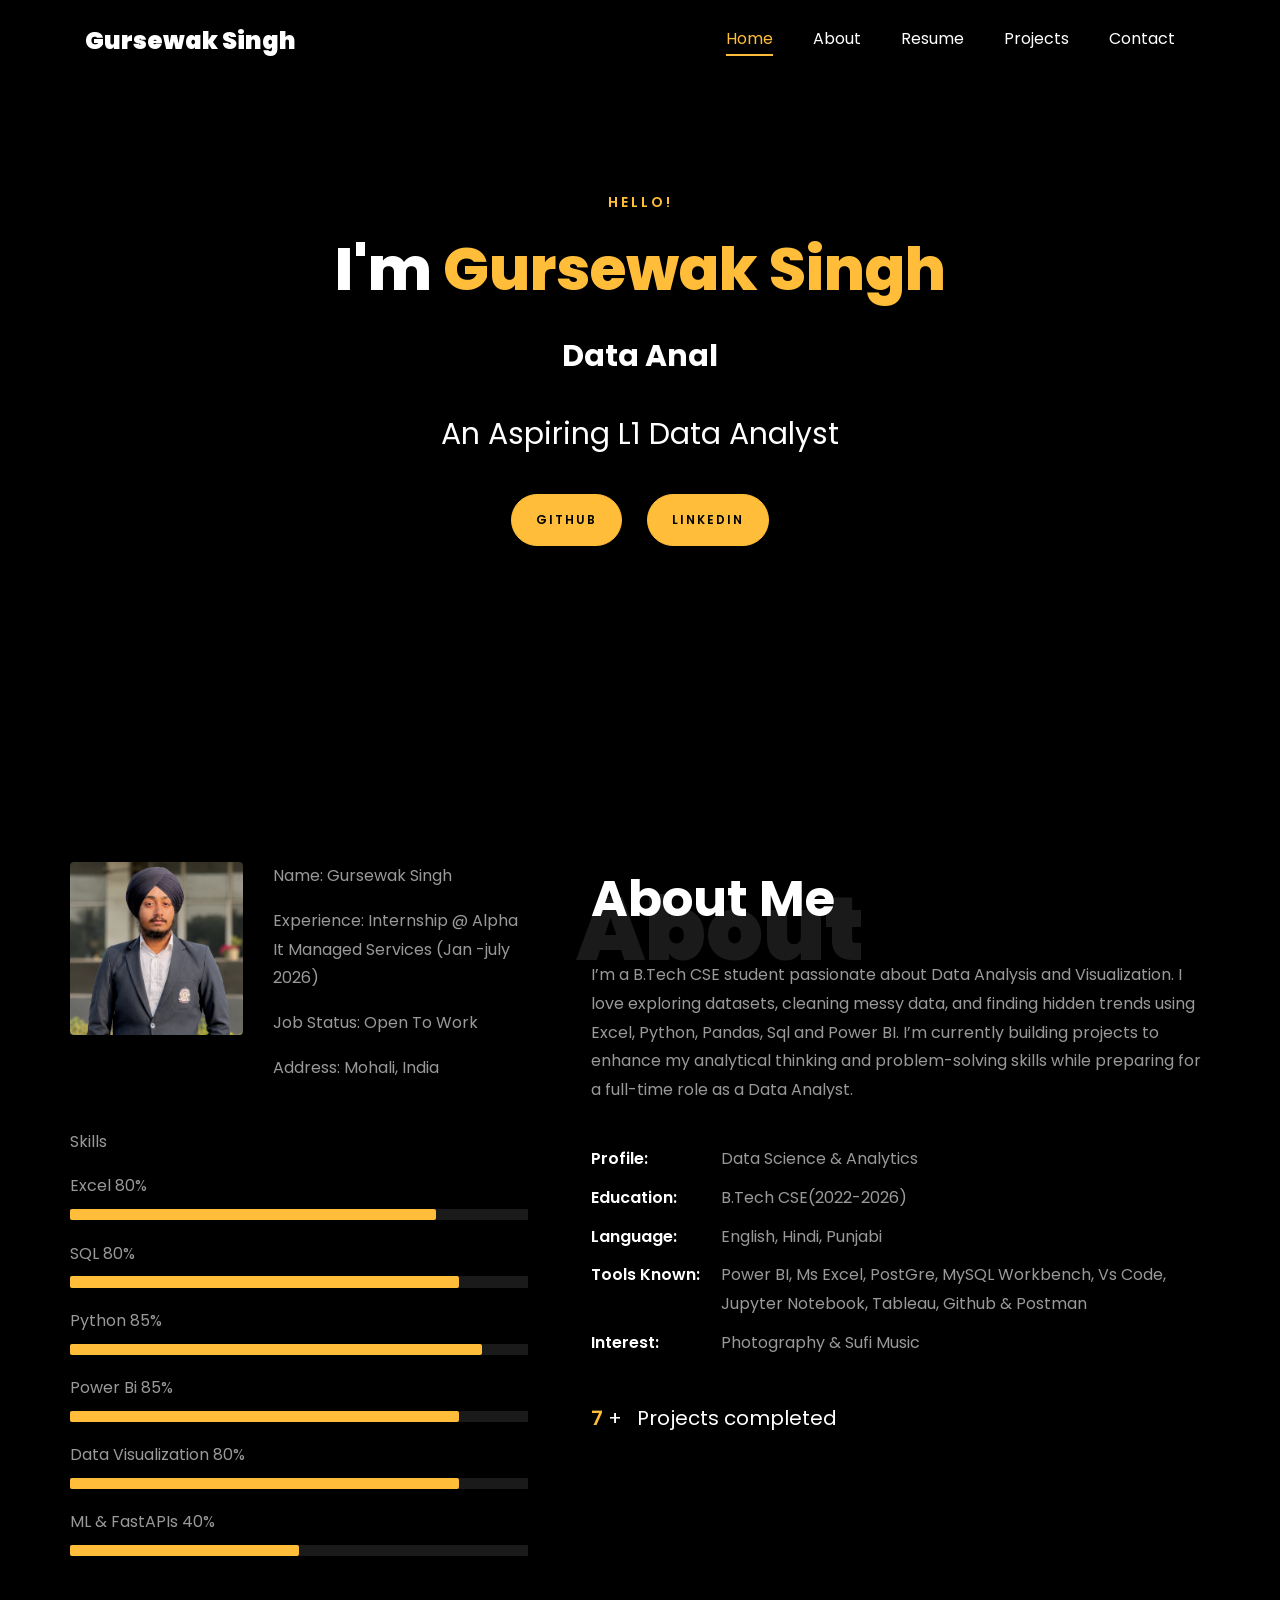
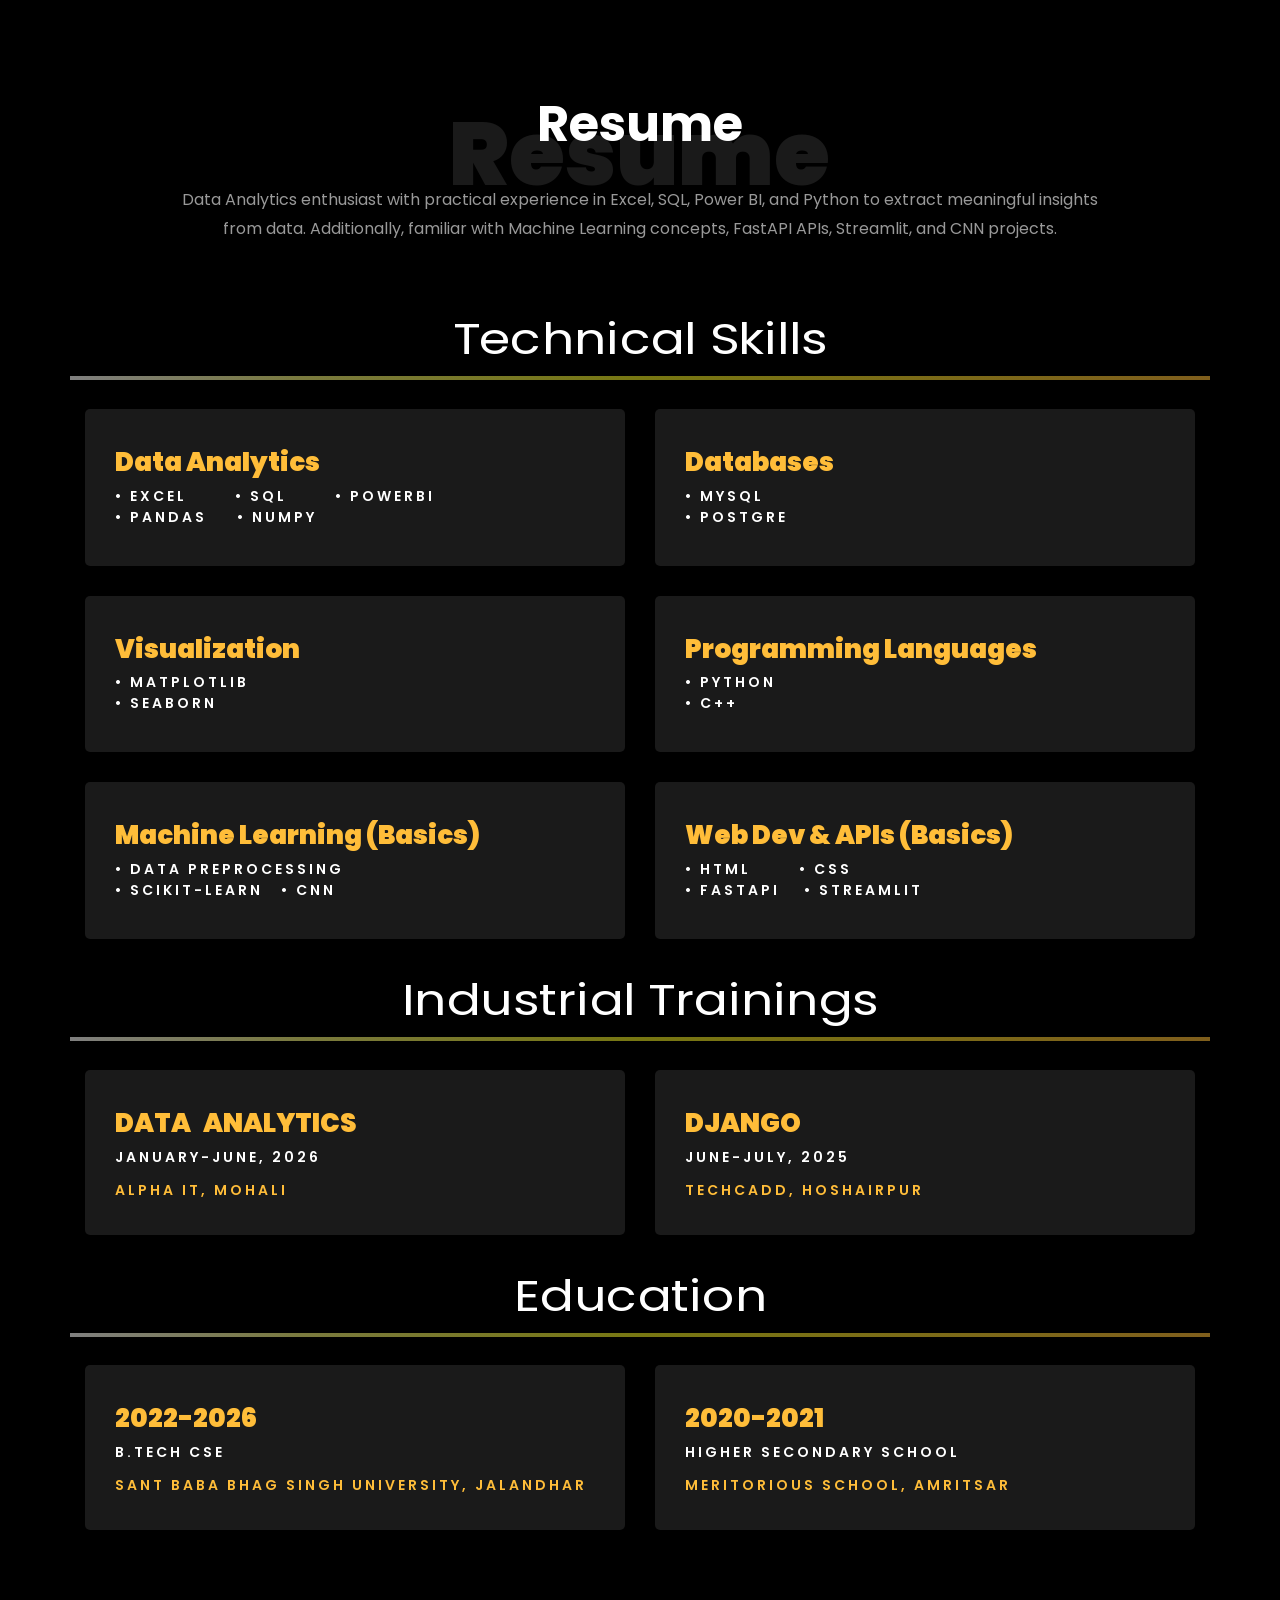
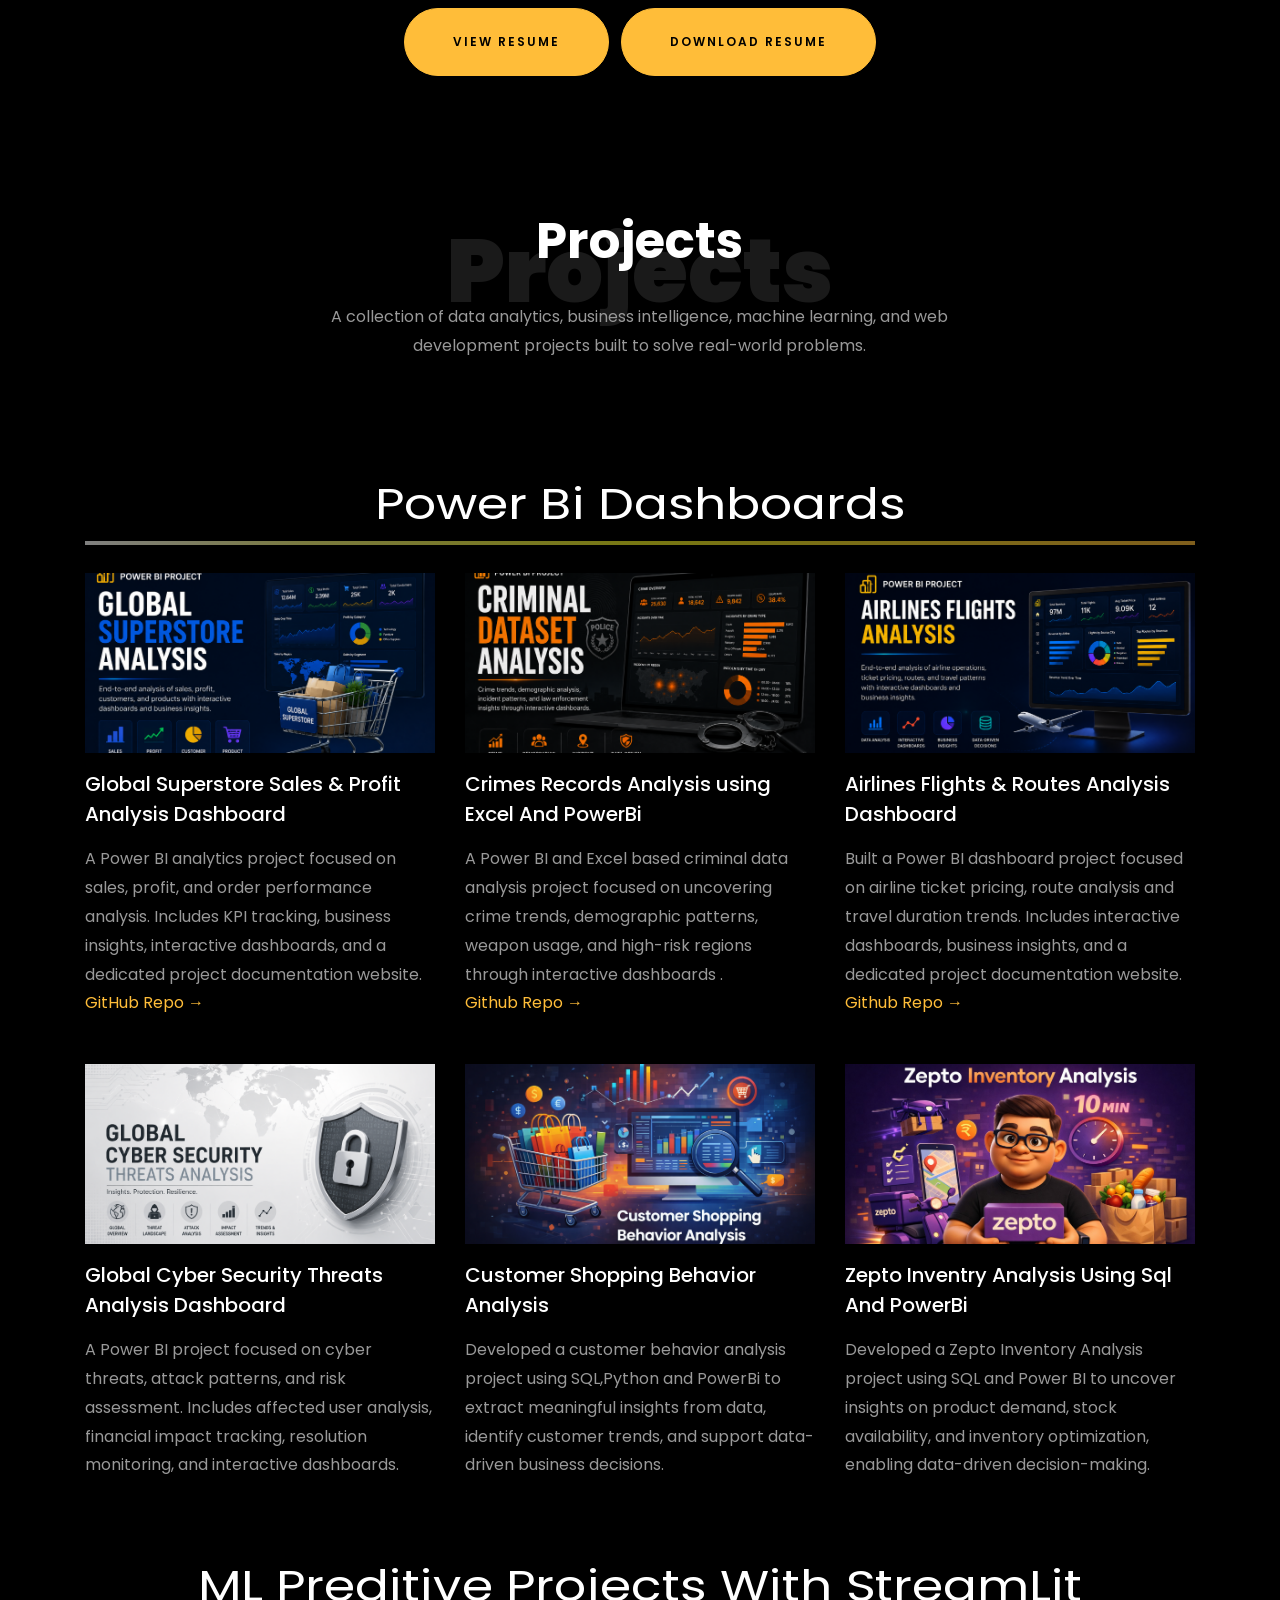
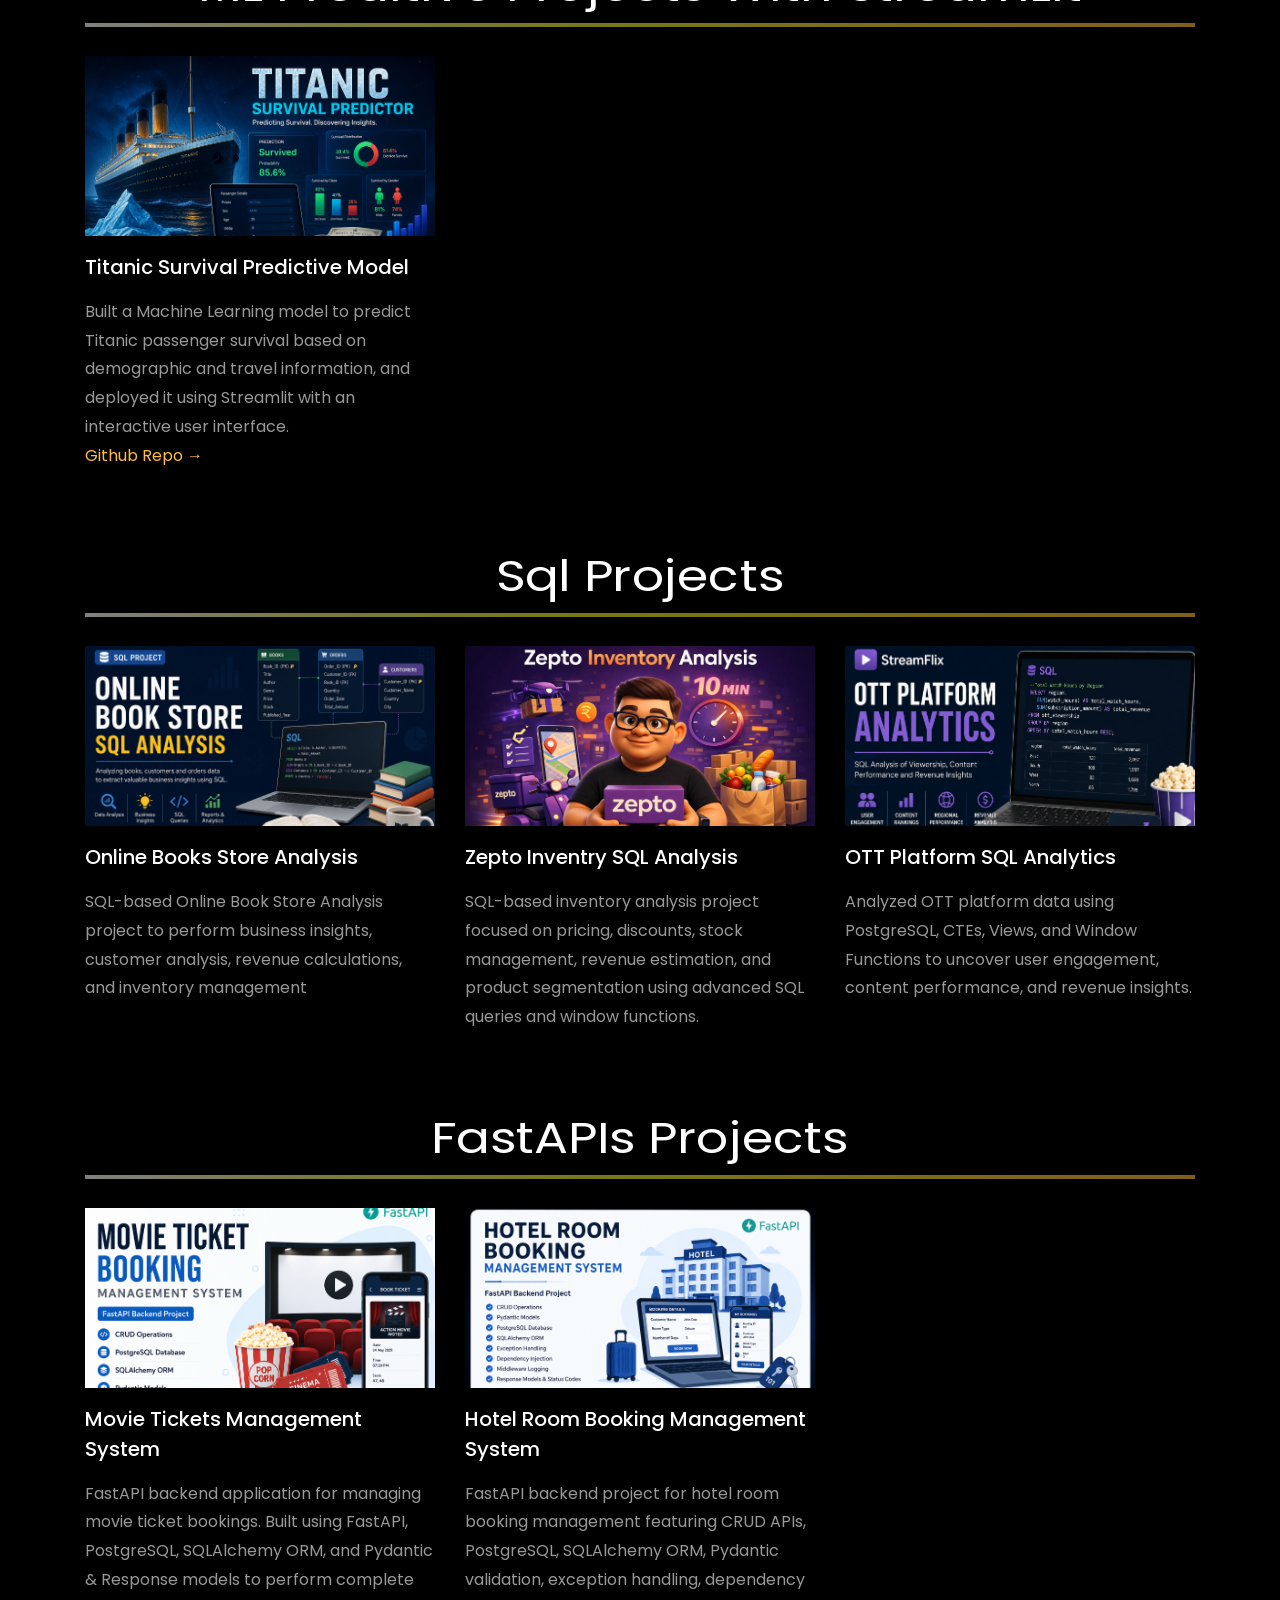
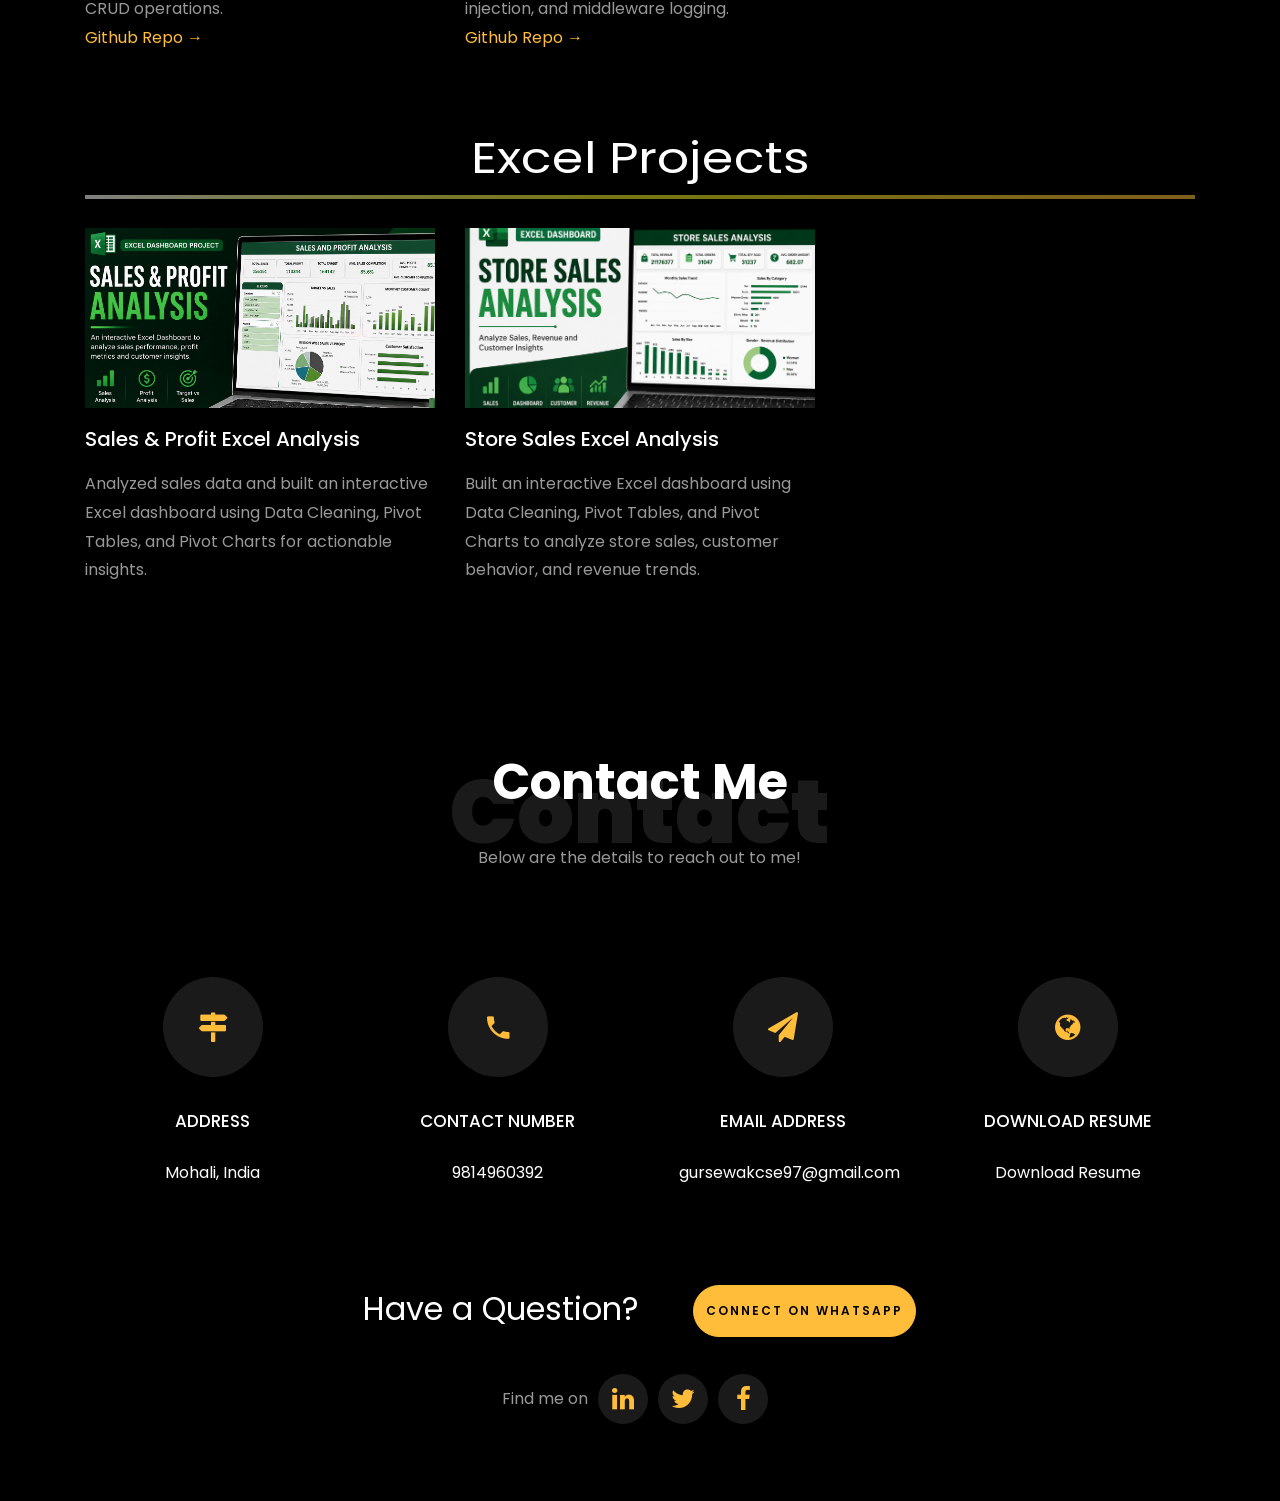
==== index.html @ 1741d240 "initial commit" ====
<!DOCTYPE html>
<html lang="en">
  <head>
    <title>Gursewak Singh Portfolio</title>
    <meta charset="utf-8">
    <meta name="viewport" content="width=device-width, initial-scale=1, shrink-to-fit=no">
    <link href="https://fonts.googleapis.com/css?family=Poppins:100,200,300,400,500,600,700,800,900" rel="stylesheet">
    <link rel="stylesheet" href="css/open-iconic-bootstrap.min.css">
    <link rel="stylesheet" href="css/animate.css">
    <link rel="stylesheet" href="css/owl.carousel.min.css">
    <link rel="stylesheet" href="css/owl.theme.default.min.css">
    <link rel="stylesheet" href="css/magnific-popup.css">
    <link rel="stylesheet" href="css/aos.css">
    <link rel="stylesheet" href="css/ionicons.min.css">
    <link rel="stylesheet" href="css/flaticon.css">
    <link rel="stylesheet" href="css/icomoon.css">
    <link rel="stylesheet" href="css/style.css">
<style>
/*======================================
//--//-->   ABOUT
======================================*/

.about-mf .box-shadow-full {
  padding-top: 4rem;
  padding-bottom: 4rem;
}

.about-mf .about-img {
  margin-bottom: 2rem;
}

.about-mf .about-img img {
  margin-left: 10px;
}

.skill-mf .progress {
  /* background-color: #cde1f8; */
  margin: .5rem 0 1.2rem 0;
  border-radius: 0;
  height: .7rem;
}

.skill-mf .progress .progress-bar {
  height: .7rem;
  background-color: #ffbd39;
}

/* Animation styles */
#typing-animation {
  position: relative;
  font-size: 30px;
  font-weight: bold;
  color: rgb(255, 255, 255);
  overflow: hidden;
  white-space: nowrap;
  animation: typing 3s steps(20, end) infinite;
}

#typing-animation:before {
  content: "";
  /* position: absolute; */
  top: 0;
  left: 0;
  width: 0;
  height: 100%;
  background-color: #ccc;
  animation: typing-cursor 0.5s ease-in-out infinite;
}

@keyframes typing {
  from {
    width: 0;
  }
  to {
    width: 100%;
  }
}

@keyframes typing-cursor {
  from {
    width: 5px;
  }
  to {
    width: 0;
  }
}

/* project image zoom effect */

.zoom-effect {
  overflow: hidden;
  transition: transform 0.3s ease-out;
}

.zoom-effect:hover {
  transform: scale(1.1);
}

</style>
  </head>
  <body data-spy="scroll" data-target=".site-navbar-target" data-offset="300">
    <nav class="navbar navbar-expand-lg navbar-dark ftco_navbar ftco-navbar-light site-navbar-target" id="ftco-navbar">
	    <div class="container">
	      <a class="navbar-brand" href="index.html">Gursewak Singh</a>
	      <button class="navbar-toggler js-fh5co-nav-toggle fh5co-nav-toggle" type="button" data-toggle="collapse" data-target="#ftco-nav" aria-controls="ftco-nav" aria-expanded="false" aria-label="Toggle navigation">
	        <span class="oi oi-menu"></span> Menu
	      </button>

	      <div class="collapse navbar-collapse" id="ftco-nav">
	        <ul class="navbar-nav nav ml-auto">
	          <li class="nav-item"><a href="#home-section" class="nav-link"><span>Home</span></a></li>
	          <li class="nav-item"><a href="#about-section" class="nav-link"><span>About</span></a></li>
	          <li class="nav-item"><a href="#resume-section" class="nav-link"><span>Resume</span></a></li>
	          <li class="nav-item"><a href="#project-section" class="nav-link"><span>Projects</span></a></li>
	          <li class="nav-item"><a href="#contact-section" class="nav-link"><span>Contact</span></a></li>
	        </ul>
	      </div>
	    </div>
	  </nav>
	  <section id="home-section" class="hero">
		  <div class="home-slider  owl-carousel">
	       <div class="slider-item">
	      	<div class="overlay"></div>
	         <div class="container">
				<div class="row d-md-flex no-gutters slider-text align-items-center justify-content-center text-center">
	          <!-- <div class="row d-md-flex no-gutters slider-text align-items-end justify-content-end" data-scrollax-parent="true"> -->
	          	<!-- <div class="one-third js-fullheight order-md-last img" style="background-image:url(images/bg_1.png);height:fit-content;">
	          	 <div class="overlay"></div>
	          	</div> -->
		          <!-- <div class="one-forth d-flex  align-items-center ftco-animate" data-scrollax=" properties: { translateY: '70%' }"> -->
					<div class="col-md-12 d-flex align-items-center justify-content-center ftco-animate text-center">
		          	<div class="text">
		          		<span class="subheading">Hello!</span>
			            <h1 class="mb-4 mt-3">I'm <span>Gursewak Singh</span></h1>

						<!-- Element to contain animated typing -->
						<span id="typing-animation"></span>

						<script>
						// Initialize the typing animation
						const typingAnimationElement = document.getElementById('typing-animation');
						// Create an array of typing text
						const typingTexts = [
						'CSE Engineer',
						'Data Analyst',
						];
						// Create a function to display the typing animation for a given text
						function playTypingAnimation(text) {
						// Loop through each character and add it to the element
						for (let i = 0; i < text.length; i++) {
							setTimeout(() => {
							typingAnimationElement.textContent += text[i];
							}, i * 200); // Increase the delay to slow down the typing animation
						}
						// Once the animation is complete, reset the text and start over
						setTimeout(() => {
							typingAnimationElement.textContent = '';
							playTypingAnimation(typingTexts[(typingTexts.indexOf(text) + 1) % typingTexts.length]);
						}, text.length * 200);
						}
						// Start the typing animation loop
						playTypingAnimation(typingTexts[0]);
						</script>
						<br>
						<br>
			            <h2>An Aspiring L1 Data Analyst</h2>
						<br>
			            <p><a href="https://github.com/gursewaksingh97" target="_blank" class="btn btn-primary py-3 px-4">GitHub</a> &nbsp; &nbsp;
						<a href="https://www.linkedin.com/in/gursewakcse97" target="_blank" class="btn btn-primary py-3 px-4">LinkedIn</a></p>
		            </div>
		          </div>
	        	</div>
	        </div>
	      </div>
		</div>
    </section>

    <section class="ftco-about img ftco-section ftco-no-pb" id="about-section">
    	<div class="container">
			<div class="row">
				<div class="row d-flex align-items-stretch">
				<!-- <div class="row d-flex"> -->
					<div class="col-md-6 col-lg-5 d-flex">
						<div class="img-about img d-flex align-items-center">
							<div class="overlay">
								<div class="row">
									<div class="col-sm-6 col-md-5">
									  <div class="about-img">
										<img src="images/about-me.png" class="img-fluid rounded b-shadow-a" alt="">
									  </div>
									</div>
									<!-- Details next to profile image -->
									<div class="col-sm-6 col-md-7">
									  <div class="about-info">
										<p><span class="title-s">Name: </span> <span> Gursewak Singh</span></p>
										<p><span class="title-s">Experience: </span> <span>Internship @ Alpha It Managed Services (Jan -july 2026)</span></p>
										<p><span class="title-s">Job Status: </span> <span> Open To Work</span></p>
										<p><span class="title-s">Address: </span> <span> Mohali, India</span></p>
									  </div>
									</div>
								  </div>

								<div class="skill-mf">
									<br>
									<p class="title-s">Skills</p>
									<span>Excel</span> <span class="pull-right">80%</span>
									<div class="progress">
										<div class="progress-bar" role="progressbar" style="width: 80%;" aria-valuenow="80" aria-valuemin="0"
											aria-valuemax="100"></div>
									</div>

									<span>SQL</span> <span class="pull-right">80%</span>
									<div class="progress">
										<div class="progress-bar" role="progressbar" style="width: 85%" aria-valuenow="85" aria-valuemin="0"
											aria-valuemax="100"></div>
									</div>
									
									<span>Python</span> <span class="pull-right">85%</span>
									<div class="progress">
										<div class="progress-bar" role="progressbar" style="width: 90%" aria-valuenow="90" aria-valuemin="0"
											aria-valuemax="100"></div>
									</div>

									<span>Power Bi</span> <span class="pull-right">85%</span>
									<div class="progress">
										<div class="progress-bar" role="progressbar" style="width: 85%" aria-valuenow="85" aria-valuemin="0"
											aria-valuemax="100"></div>
									</div>

									<span>Data Visualization</span> <span class="pull-right">80%</span>
									<div class="progress">
										<div class="progress-bar" role="progressbar" style="width: 85%" aria-valuenow="85" aria-valuemin="0"
											aria-valuemax="100"></div>
									</div>

									<span>ML & FastAPIs </span> <span class="pull-right">40%</span>
									<div class="progress">
										<div class="progress-bar" role="progressbar" style="width: 50%" aria-valuenow="50" aria-valuemin="0"
											aria-valuemax="100"></div>
									</div>
								</div>
							</div>
						</div>
					</div>
					
					<div class="col-md-6 col-lg-7 pl-lg-5 pb-5">
						<div class="row justify-content-start pb-3">
							<div class="col-md-12 heading-section ftco-animate">
								<h1 class="big">About</h1>
								<h2 class="mb-4">About Me</h2>
								<p>I’m a B.Tech CSE student passionate about Data Analysis and Visualization. I love exploring datasets, cleaning messy data, and finding hidden trends using Excel, Python, Pandas, Sql and Power BI. I’m currently building projects to enhance my analytical thinking and problem-solving skills while preparing for a full-time role as a Data Analyst.</p>
								<ul class="about-info mt-4 px-md-0 px-2">
									<li class="d-flex"><span>Profile:</span> <span>Data Science &amp; Analytics</span></li>
									<li class="d-flex"><span>Education:</span> <span>B.Tech CSE(2022-2026)</span></li>
									<li class="d-flex"><span>Language:</span> <span>English, Hindi, Punjabi</span></li>
									<li class="d-flex"><span>Tools Known:</span> <span>Power BI, Ms Excel, PostGre, MySQL Workbench, Vs Code, Jupyter Notebook, Tableau, Github &amp; Postman</span></li>
									<!-- <li class="d-flex"><span>Other Skills:</span> <span>C++, Excel, Web Dev &amp; Django</span></li> -->
									<li class="d-flex"><span>Interest:</span> <span>Photography &amp; Sufi Music</span></li>	
								</ul>
							</div>
						</div>
						<div class="counter-wrap ftco-animate d-flex mt-md-3">
							<div class="text">
								<p class="mb-4">
									<span class="number" data-number="15">0</span> <span>+</span>
									<span>&nbsp; Projects completed</span>
								</p>
							</div>
						</div>
					</div>
				</div>
			</div>
		</div>
    </section>
<!-- -----------------------------RESUME---------------------------------------------------->
    <section class="ftco-section ftco-no-pb" id="resume-section">
    	<div class="container">
    		<div class="row justify-content-center pb-5">
          	<div class="col-md-10 heading-section text-center ftco-animate">
          	<h1 class="big big-2">Resume</h1>
            <h2 class="mb-4">Resume</h2>
            <p>Data Analytics enthusiast with practical experience in Excel, SQL, Power BI, and Python to extract meaningful insights from data. Additionally, familiar with Machine Learning concepts, FastAPI APIs, Streamlit, and CNN projects.</p>
          </div>
        </div>
		
		<!-- Technical Skills Section -->
		 <div class="row">
			<h1 class="big-4">Technical Skills</h1>
			<div class="underline"></div>
		</div>
		<br>
			<div class="row">
				<div class="col-md-6">
    				<div class="resume-wrap ftco-animate">
    					<span class="date">Data Analytics</span>
    					<h2 class="position">• Excel&nbsp;&nbsp;&nbsp;&nbsp;&nbsp;&nbsp;&nbsp;&nbsp;• SQL&nbsp;&nbsp;&nbsp;&nbsp;&nbsp;&nbsp;&nbsp;&nbsp;• PowerBi<br>• Pandas&nbsp;&nbsp;&nbsp;&nbsp;&nbsp;• Numpy</h2>	
    				</div>
    			</div>

				<div class="col-md-6">
    				<div class="resume-wrap ftco-animate">
    					<span class="date">Databases</span>
    					<h2 class="position">• MySQL <br> • PostGre</h2>	
    				</div>
    			</div>

				<div class="col-md-6">
    				<div class="resume-wrap ftco-animate">
    					<span class="date">Visualization</span>
    					<h2 class="position">• MatplotLib<br>• Seaborn</h2>	
    				</div>
    			</div>

				<div class="col-md-6">
    				<div class="resume-wrap ftco-animate">
    					<span class="date">Programming Languages</span>
    					<h2 class="position">• Python<br>• C++</h2>	
    				</div>
    			</div>

				<div class="col-md-6">
    				<div class="resume-wrap ftco-animate">
    					<span class="date">Machine Learning (Basics)</span>
    					<h2 class="position">• Data Preprocessing<br>• Scikit-learn&nbsp;&nbsp;&nbsp;• CNN</h2>	
    				</div>
    			</div>

				<div class="col-md-6">
    				<div class="resume-wrap ftco-animate">
    					<span class="date">Web Dev & APIs (Basics)</span>
    					<h2 class="position">• HTML&nbsp;&nbsp;&nbsp;&nbsp;&nbsp;&nbsp;&nbsp;&nbsp;• CSS<br>• FastAPI&nbsp;&nbsp;&nbsp;&nbsp;• Streamlit</h2>	
    				</div>
    			</div>	
    		</div>
			
		<!-- Training Section -->		
			<div class="row">
				<h1 class="big-4">Industrial Trainings</h1>
				<div class="underline"></div>
			</div>
			<br>
				<div class="row">
					<div class="col-md-6">
    					<div class="resume-wrap ftco-animate">
							<span class="date">DATA &nbsp; ANALYTICS</span>
							<h2 class="position" >January-June, 2026</h2>
							<a href="https://alphait.us/" target="_blank"><span class="position">Alpha It, Mohali</span></a>
    					</div>
    				</div>
    				<div class="col-md-6">
    					<div class="resume-wrap ftco-animate">
    						<span class="date">DJANGO</span>
    						<h2 class="position">June-July, 2025</h2>
    						<a href="https://techcadd.com/" target="_blank"><span class="position">TechCadd, Hoshairpur</span></a>
    					</div>
					</div>
    			</div>

				<!-- Education -->
			<div class="row">
				<h1 class="big-4">Education</h1>
				<div class="underline"></div>
			</div>
			<br>
			<div class="row">
    			<div class="col-md-6">
    				<div class="resume-wrap ftco-animate">
    					<span class="date">2022-2026</span>
    					<h2 class="position">B.Tech Cse</h2>
    					<a href="https://sbbsuniversity.ac.in/" target="_blank"><span class="position">Sant Baba Bhag Singh University, Jalandhar</span></a>
    				</div>
    			</div>

    			<div class="col-md-6">
    				<div class="resume-wrap ftco-animate">
    					<span class="date">2020-2021</span>
    					<h2 class="position">Higher Secondary School</h2>
    					<a href="https://www.google.com/maps/place/Meritorious+school/@31.6442182,74.8075139,17z/data=!3m1!4b1!4m6!3m5!1s0x39196515da9188cf:0xfae986974a5864ad!8m2!3d31.6442182!4d74.8100888!16s%2Fg%2F11bwv6sl8k?entry=ttu&g_ep=EgoyMDI2MDMyMy4xIKXMDSoASAFQAw%3D%3D" target="_blank">
						<span class="position">Meritorious School, Amritsar</span>
						</a>
    				</div>
				</div>
    		</div>

    		<div class="row justify-content-center gap-1 mt-5">
    				<p><a href="https://drive.google.com/file/d/17sVws3lUEMqG8I2xLbcymjhokEQXoVjZ/view?usp=drive_link" class="btn btn-primary py-4 px-5">
					View Resume
					</a></p>&nbsp; &nbsp;
					<p><a href="https://drive.google.com/uc?export=download&id=17sVws3lUEMqG8I2xLbcymjhokEQXoVjZ" class="btn btn-primary py-4 px-5">
					Download Resume
					</a></p>
    		</div>
    </section>


    <section class="ftco-section" id="project-section">
      <div class="container">
        	<div class="row justify-content-center mb-5 pb-5">
          		<div class="col-md-7 heading-section text-center ftco-animate">
            		<h1 class="big big-2">Projects</h1>
            		<h2 class="mb-4">Projects</h2>
            		<p>A collection of data analytics, business intelligence, machine learning, and web development projects built to solve real-world problems.</p>
          		</div>
        	</div>
			<!-- Power Bi  -->
			<h5 class="big-4" style="text-align: center;">Power Bi Dashboards </h5>
			<div class="underline"></div>
			<br>
        	<div class="row d-flex">
				
				<div class="col-md-4 d-flex ftco-animate">
          			<div class="blog-entry justify-content-end">
              				<a href=global_store_project.html target="_blank"  class="block-20 zoom-effect" style="background-image: url('images/Global_card.png');">
              				</a>
              				<div class="text mt-3 float-right d-block">
                				<h3 class="heading"><a href=global_store_project.html target="_blank">Global Superstore Sales & Profit Analysis Dashboard</a></h3>
                				<p>A Power BI analytics project focused on sales, profit, and order performance analysis. Includes KPI tracking, business insights, interactive dashboards, and a dedicated project documentation website.
									<a href=https://github.com/gursewaksingh97/global-superstore-powerbi-analysis target="_blank" class="github-link"><br>GitHub Repo →</a>
								</p>
             				</div>
            		</div>
          		</div>

				<div class="col-md-4 d-flex ftco-animate">
          			<div class="blog-entry justify-content-end">
              			<a href="criminals_analysis.html" target="_blank" class="block-20 zoom-effect" style="background-image: url('images/criminal_project.png');object-fit: cover;">
              			</a>
              			<div class="text mt-3 float-right d-block">
                			<h3 class="heading"><a href="criminals_analysis.html" target="_blank" >
							Crimes Records Analysis using Excel And PowerBi</a>
							</h3>
							<p>
							A Power BI and Excel based criminal data analysis project focused on uncovering crime trends, demographic patterns, weapon usage, and high-risk regions through interactive dashboards .<a href="https://github.com/gursewaksingh97/Crimes-records-Analysis"><br>Github Repo →</a>
							</p>
              			</div>
            		</div>
          		</div>

				<div class="col-md-4 d-flex ftco-animate">
          			<div class="blog-entry justify-content-end">
              				<a href="airlines_analysis.html" target="_blank" class="block-20 zoom-effect" style="background-image: url('images/airlines.png');">
              				</a>
              				<div class="text mt-3 float-right d-block">
                				<h3 class="heading"><a href="airlines_analysis.html"  target="_blank">Airlines Flights & Routes Analysis Dashboard</a></h3>
                				<p>Built a Power BI dashboard project focused on airline ticket pricing, route analysis and travel duration trends. Includes interactive dashboards, business insights, and a dedicated project documentation website.
									<a href="https://github.com/gursewaksingh97/airlines-flights-analysis-powerbi-dashboard" target="_blank" ><br>Github Repo →</a>
								</p>
             				</div>
            		</div>
          		</div>	
<br>

				<div class="col-md-4 d-flex ftco-animate">
          			<div class="blog-entry justify-content-end">
              				<a href=https://github.com/gursewaksingh97/global-cyber-security-threats-powerbi-analysis target="_blank" class="block-20 zoom-effect" style="background-image: url('images/global\ cyber.png');">
              				</a>
              				<div class="text mt-3 float-right d-block">
                				<h3 class="heading"><a href=https://github.com/gursewaksingh97/global-cyber-security-threats-powerbi-analysis  target="_blank">Global Cyber Security Threats Analysis Dashboard</a></h3>
                				A Power BI project focused on cyber threats, attack patterns, and risk assessment. Includes affected user analysis, financial impact tracking, resolution monitoring, and interactive dashboards.
								</p>
             				</div>
            		</div>
          		</div>
			
				<div class="col-md-4 d-flex ftco-animate">
          			<div class="blog-entry justify-content-end">
              				<a href="https://github.com/gursewaksingh97/Customer-Shopping-Behavior-Analysis" target="_blank" class="block-20 zoom-effect" style="background-image: url('images/proj_1.jpg');">
              				</a>
              				<div class="text mt-3 float-right d-block">
                				<h3 class="heading"><a href="https://github.com/gursewaksingh97/Customer-Shopping-Behavior-Analysis" target="_blank">Customer Shopping Behavior Analysis</a></h3>
                				<p>Developed a customer behavior analysis project using SQL,Python and PowerBi to extract meaningful insights from data, identify customer trends, and support data-driven business decisions.</p>
             				</div>
            		</div>
          		</div>

			
				<div class="col-md-4 d-flex ftco-animate">
          			<div class="blog-entry justify-content-end">
              			<a href="https://github.com/gursewaksingh97/zepto-inventory-analysis" target="_blank" class="block-20 zoom-effect" style="background-image: url('images/proj_2.jpg');object-fit: cover;">
              			</a>
              			<div class="text mt-3 float-right d-block">
                			<h3 class="heading"><a href="https://github.com/gursewaksingh97/zepto-inventory-analysis" target="_blank">
							Zepto Inventry Analysis Using Sql And PowerBi </a>
							</h3>
							<p>Developed a Zepto Inventory Analysis project using SQL and Power BI to uncover insights on product demand, stock availability, and inventory optimization, enabling data-driven decision-making.</p>
              			</div>
            		</div>
          		</div>
				
        	</div>
			<br>
			<h3 class="big-4" style="text-align: center;">ML Preditive Projects With StreamLit </h3>
			<div class="underline"></div>
			<br>
        	<div class="row d-flex">
				<div class="col-md-4 d-flex ftco-animate">
          			<div class="blog-entry justify-content-end">
              				<a href= "https://titanic-survival-predictorr.streamlit.app/" target="_blank" class="block-20 zoom-effect" style="background-image: url('images/titnaic.png');">
              				</a>
              				<div class="text mt-3 float-right d-block">
                				<h3 class="heading"><a href="https://titanic-survival-predictorr.streamlit.app/" target="_blank">Titanic Survival Predictive Model </a></h3>
                				<p>Built a Machine Learning model to predict Titanic passenger survival based on demographic and travel information, and deployed it using Streamlit with an interactive user interface.
								<a href="https://github.com/gursewaksingh97/titanic-survival-predictor" target="_blank" ><br>Github Repo →</a>
								</p>
             				</div>
            		</div>
          		</div>

				
			</div>
<br>
			<h3 class="big-4" style="text-align: center;">Sql Projects</h3>
			<div class="underline"></div>
			<br>
        	<div class="row d-flex">
				<div class="col-md-4 d-flex ftco-animate">
          			<div class="blog-entry justify-content-end">
              				<a href= "https://github.com/gursewaksingh97/online-books-store-sql-analysis" target="_blank" class="block-20 zoom-effect" style="background-image: url('images/onlinebooks.png');">
              				</a>
              				<div class="text mt-3 float-right d-block">
                				<h3 class="heading"><a href="https://github.com/gursewaksingh97/online-books-store-sql-analysis" target="_blank" >Online Books Store Analysis</a></h3>
                				<p>SQL-based Online Book Store Analysis project to perform business insights, customer analysis, revenue calculations, and inventory management 
								</p>
             				</div>
            		</div>
          		</div>

				<div class="col-md-4 d-flex ftco-animate">
          			<div class="blog-entry justify-content-end">
              			<a href="https://github.com/gursewaksingh97/zepto-inventory-sql-analysis" target="_blank" class="block-20 zoom-effect" style="background-image: url('images/proj_2.jpg');object-fit: cover;">
              			</a>
              			<div class="text mt-3 float-right d-block">
                			<h3 class="heading"><a href="https://github.com/gursewaksingh97/zepto-inventory-sql-analysis" target="_blank">
							Zepto Inventry SQL Analysis</a>
							</h3>
							<p>SQL-based inventory analysis project focused on pricing, discounts, stock management, revenue estimation, and product segmentation using advanced SQL queries and window functions.</p>
              			</div>
            		</div>
          		</div>

				<div class="col-md-4 d-flex ftco-animate">
          			<div class="blog-entry justify-content-end">
              				<a href= "https://github.com/gursewaksingh97/ott-platform-analytics" target="_blank" class="block-20 zoom-effect" style="background-image: url('images/sqlott.png');">
              				</a>
              				<div class="text mt-3 float-right d-block">
                				<h3 class="heading"><a href="https://github.com/gursewaksingh97/ott-platform-analytics" target="_blank" >OTT Platform SQL Analytics</a></h3>
                				<p>Analyzed OTT platform data using PostgreSQL, CTEs, Views, and Window Functions to uncover user engagement, content performance, and revenue insights.
								</p>
             				</div>
            		</div>
          		</div>
				
			</div>
			<br> 
			
			<h3 class="big-4" style="text-align: center;">FastAPIs Projects</h3>
			<div class="underline"></div>
			<br>
        	<div class="row d-flex">
				<div class="col-md-4 d-flex ftco-animate">
          			<div class="blog-entry justify-content-end">
              				<a href="movie_documentation.html" target="_blank"  class="block-20 zoom-effect" style="background-image: url('images/movie.png');">
              				</a>
              				<div class="text mt-3 float-right d-block">
                				<h3 class="heading"><a href="movie_documentation.html" target="_blank">Movie Tickets Management System </a></h3>
                				<p>FastAPI backend application for managing movie ticket bookings. Built using FastAPI, PostgreSQL, SQLAlchemy ORM, and Pydantic &  Response models to perform complete CRUD operations.
								<a href="https://github.com/gursewaksingh97/fastapi-movie-ticket-booking-system" target="_blank" ><br>Github Repo →</a>
								</p>
             				</div>
            		</div>
          		</div>


				<div class="col-md-4 d-flex ftco-animate">
          			<div class="blog-entry justify-content-end">
              				<a href="Hotel_documentation.html" target="_blank"  class="block-20 zoom-effect" style="background-image: url('images/hotel_api1.PNG');">
              				</a>
              				<div class="text mt-3 float-right d-block">
                				<h3 class="heading"><a href="Hotel_documentation.html" target="_blank">Hotel Room Booking Management System </a></h3>
                				<p>FastAPI backend project for hotel room booking management featuring CRUD APIs, PostgreSQL, SQLAlchemy ORM, Pydantic validation, exception handling, dependency injection, and middleware logging.
								<a href="https://github.com/gursewaksingh97/fastapi-movie-ticket-booking-system" target="_blank" ><br>Github Repo →</a>
								</p>
             				</div>
            		</div>
          		</div>

			</div>
			<br>


			<h3 class="big-4" style="text-align: center;">Excel Projects </h3>
			<div class="underline"></div>
			<br>
        	<div class="row d-flex">
				<div class="col-md-4 d-flex ftco-animate">
          			<div class="blog-entry justify-content-end">
              				<a href= "https://github.com/gursewaksingh97/Sales-Profit-Analysis-Excel_Dashboard" target="_blank" class="block-20 zoom-effect" style="background-image: url('images/excelsales.png');">
              				</a>
              				<div class="text mt-3 float-right d-block">
                				<h3 class="heading"><a href="https://github.com/gursewaksingh97/Sales-Profit-Analysis-Excel_Dashboard" target="_blank">Sales & Profit Excel Analysis </a></h3>
                				<p>Analyzed sales data and built an interactive Excel dashboard using Data Cleaning, Pivot Tables, and Pivot Charts for actionable insights.
								</p>
             				</div>
            		</div>
          		</div>

				<div class="col-md-4 d-flex ftco-animate">
          			<div class="blog-entry justify-content-end">
              				<a href= "https://github.com/gursewaksingh97/Store-Sales-Excel-Analysis-Dashboard" target="_blank" class="block-20 zoom-effect" style="background-image: url('images/excel2.png');">
              				</a>
              				<div class="text mt-3 float-right d-block">
                				<h3 class="heading"><a href="https://github.com/gursewaksingh97/Store-Sales-Excel-Analysis-Dashboard" target="_blank">Store Sales Excel Analysis </a></h3>
                				<p>Built an interactive Excel dashboard using Data Cleaning, Pivot Tables, and Pivot Charts to analyze store sales, customer behavior, and revenue trends.
								</p>
             				</div>
            		</div>
          		</div>
				
			</div>



			
	  	
    </section> 


<!-- ------------------------------contact-------------   -->

    <section class="ftco-section contact-section ftco-no-pb" id="contact-section" style=" padding-top: 2px;" >
      <div class="container">
      	<div class="row justify-content-center mb-5 pb-3">
          <div class="col-md-7 heading-section text-center ftco-animate">
            <h1 class="big big-2">Contact</h1>
            <h2 class="mb-4">Contact Me</h2>
            <p>Below are the details to reach out to me!</p>
          </div>
        </div>

        <div class="row d-flex contact-info mb-5">
          <div class="col-md-6 col-lg-3 d-flex ftco-animate">
          	<div class="align-self-stretch box p-4 text-center">
          		<div class="icon d-flex align-items-center justify-content-center">
          			<span class="icon-map-signs"></span>
          		</div>
          		<h3 class="mb-4">Address</h3>
	            <a href="https://www.google.com/maps/place/Phase+7,+Sector+61,+Sahibzada+Ajit+Singh+Nagar,+Punjab+160062/@30.7044387,76.7272696,19z/data=!4m6!3m5!1s0x390fee8339e7fe73:0x59d8660b2c1f6e76!8m2!3d30.7040186!4d76.7296396!16s%2Fg%2F11c0xp7nkn?entry=ttu&g_ep=EgoyMDI2MDMyMy4xIKXMDSoASAFQAw%3D%3D" target="_blank" style="color: white;">
					<p>Mohali, India</p>
				</a>
	          </div>
          </div>
          <div class="col-md-6 col-lg-3 d-flex ftco-animate">
          	<div class="align-self-stretch box p-4 text-center">
          		<div class="icon d-flex align-items-center justify-content-center">
          			<span class="icon-phone2"></span>
          		</div>
          		<h3 class="mb-4">Contact Number</h3>
	            <p><a href="tel://0101010101">9814960392</a></p>
	          </div>
          </div>
          <div class="col-md-6 col-lg-3 d-flex ftco-animate">
          	<div class="align-self-stretch box p-4 text-center">
          		<div class="icon d-flex align-items-center justify-content-center">
          			<span class="icon-paper-plane"></span>
          		</div>
          		<h3 class="mb-4">Email Address</h3>
	            <p><a href="mailto:info@yoursite.com">gursewakcse97@gmail.com</a></p>
	          </div>
          </div>
          <div class="col-md-6 col-lg-3 d-flex ftco-animate">
          	<div class="align-self-stretch box p-4 text-center">
          		<div class="icon d-flex align-items-center justify-content-center">
          			<span class="icon-globe"></span>
          		</div>
          		<h3 class="mb-4">Download Resume</h3>
	            <p><a href="https://drive.google.com/uc?export=download&id=17sVws3lUEMqG8I2xLbcymjhokEQXoVjZ">Download Resume</a></p>
	          </div>
          </div>

		  <div class="container">
			<br>
			<br>
			<div class="row justify-content-center">
				<div class="col-md-7 ftco-animate text-center">
					<h2>Have a<span> Question?  &nbsp;&nbsp;&nbsp;&nbsp;</span> <a href="https://wa.me/919814960392" target="_blank" class="btn btn-primary py-3 px-8">Connect On Whatsapp</a> </h2>
				</div>
			</div>
				<br>
					<ul class="ftco-footer-social list-unstyled d-flex justify-content-center align-items-center mb-0">
					  <li class="ftco-animate normal-txt">Find me on  </li>
					  <li class="ftco-animate"><a href="https://linkedin.com/in/gursewakcse97" target="_blank"><span class="icon-linkedin"></span></a></li>  
					  <li class="ftco-animate"><a href="https://x.com/gursewakk97" target="_blank"><span class="icon-twitter"></span></a></li>
					  <li class="ftco-animate"><a href="https://www.facebook.com/gursewak.saini.526" target="_blank"><span class="icon-facebook"></span></a></li>
					</ul>
				<br>
		   </div>
   </div>
 </section>
  <!-- loader -->
  <div id="ftco-loader" class="show fullscreen"><svg class="circular" width="48px" height="48px"><circle class="path-bg" cx="24" cy="24" r="22" fill="none" stroke-width="4" stroke="#eeeeee"/><circle class="path" cx="24" cy="24" r="22" fill="none" stroke-width="4" stroke-miterlimit="10" stroke="#F96D00"/></svg></div>

  <script src="js/jquery.min.js"></script>
  <script src="js/jquery-migrate-3.0.1.min.js"></script>
  <script src="js/popper.min.js"></script>
  <script src="js/bootstrap.min.js"></script>
  <script src="js/jquery.easing.1.3.js"></script>
  <script src="js/jquery.waypoints.min.js"></script>
  <script src="js/jquery.stellar.min.js"></script>
  <script src="js/owl.carousel.min.js"></script>
  <script src="js/jquery.magnific-popup.min.js"></script>
  <script src="js/aos.js"></script>
  <script src="js/jquery.animateNumber.min.js"></script>
  <script src="js/scrollax.min.js"></script>
  
  <script src="js/main.js"></script>
  </body>
</html>
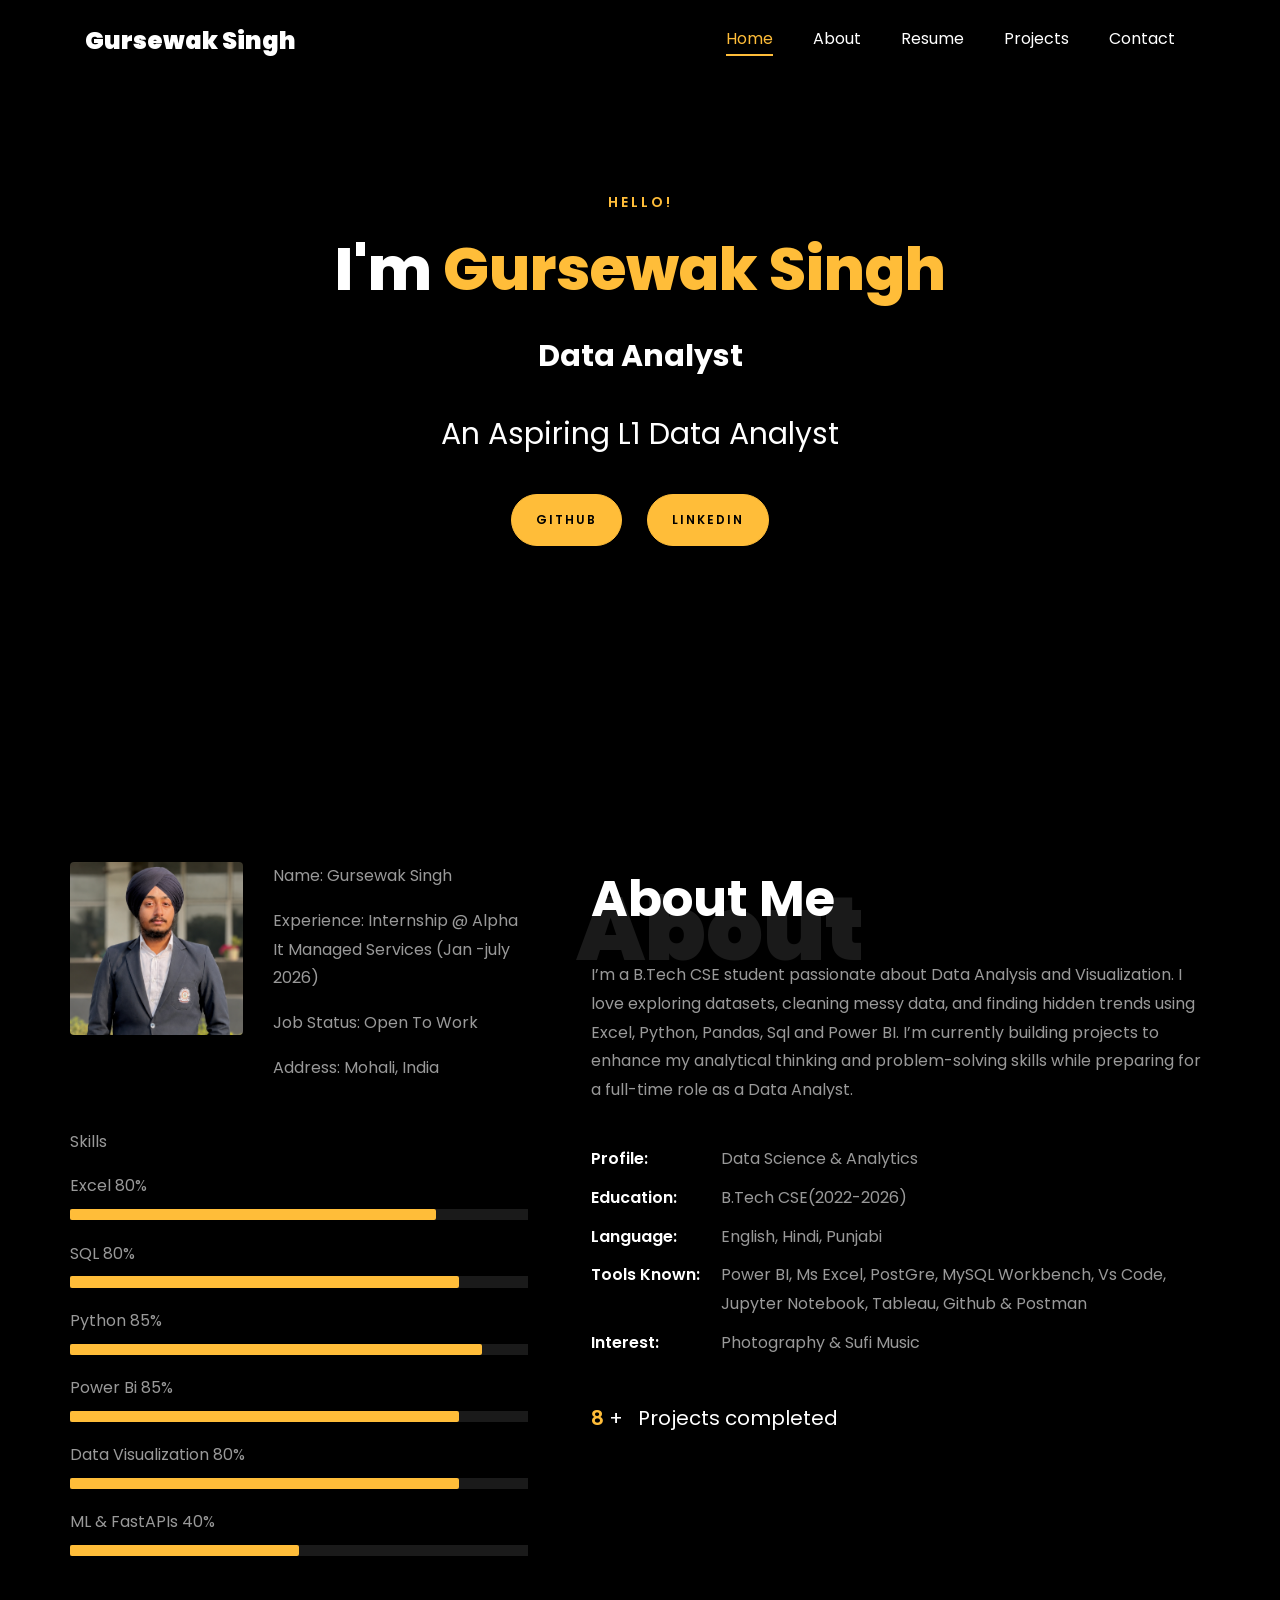
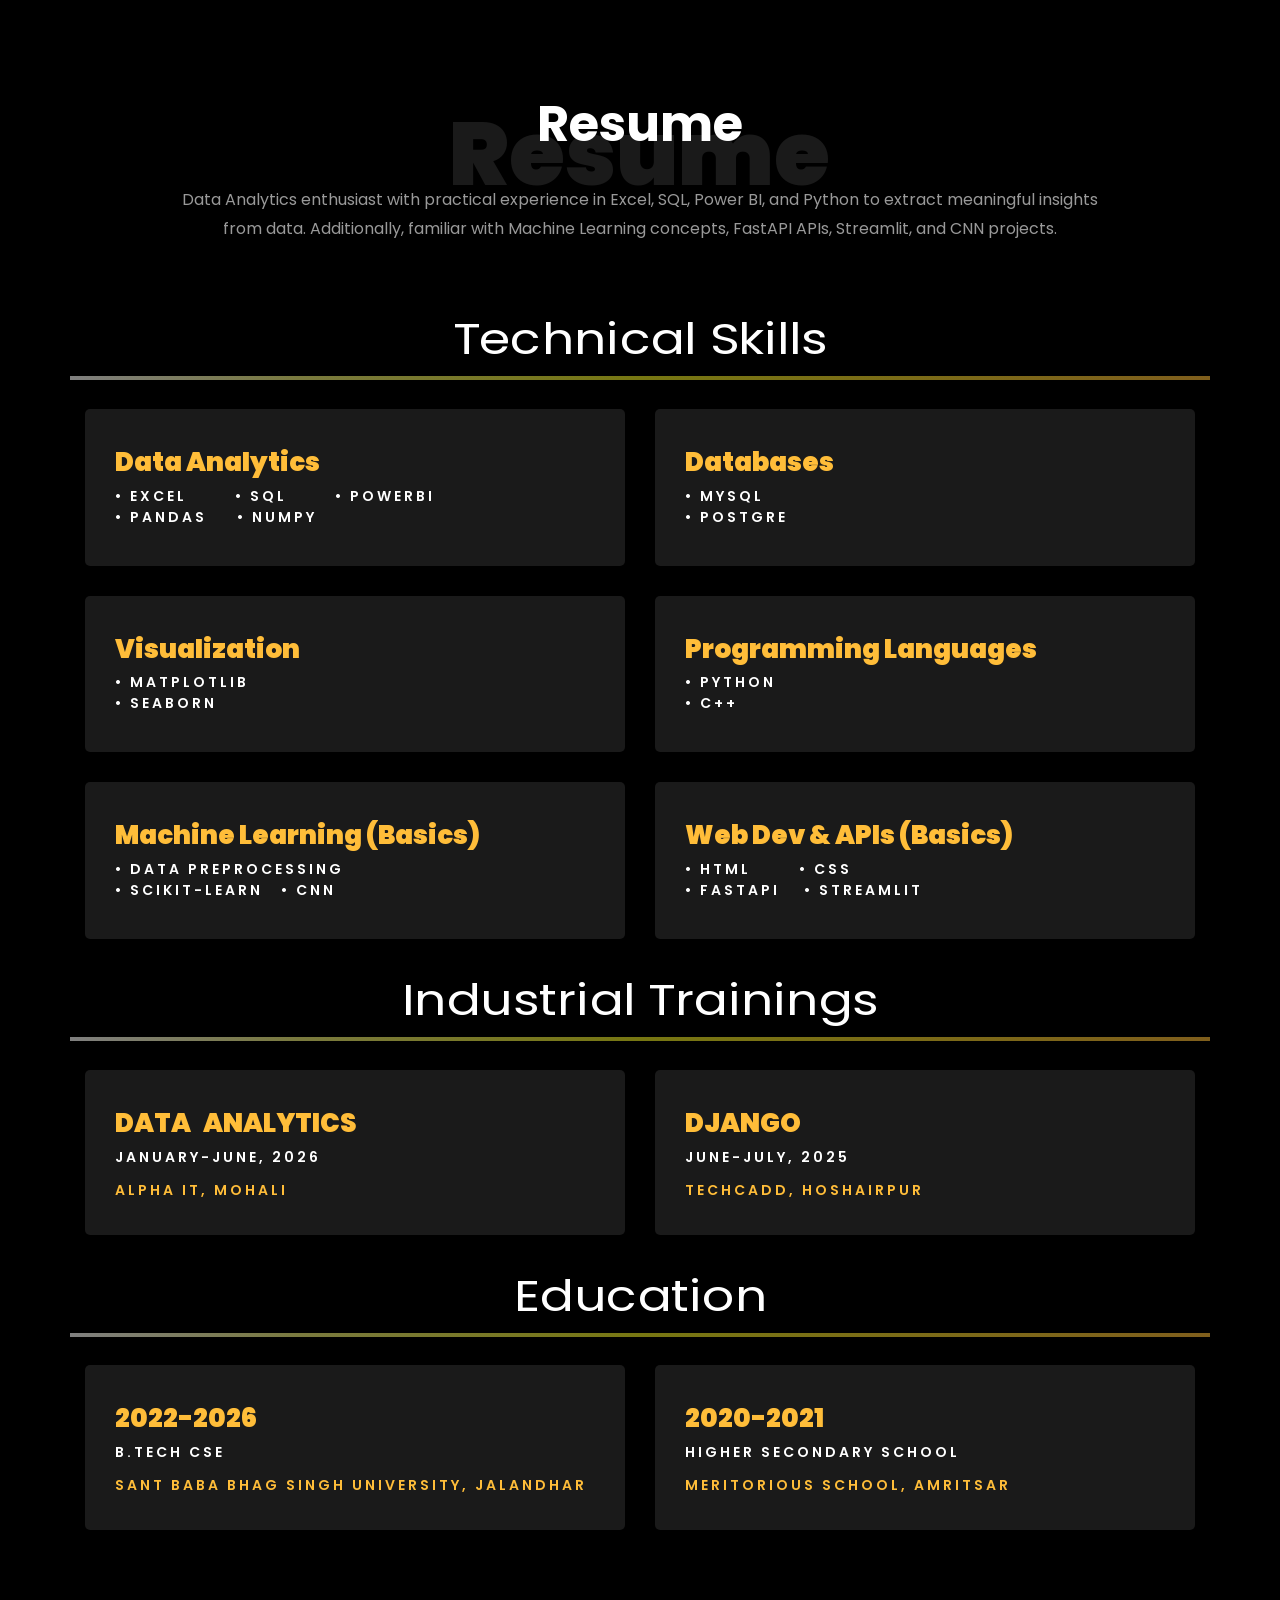
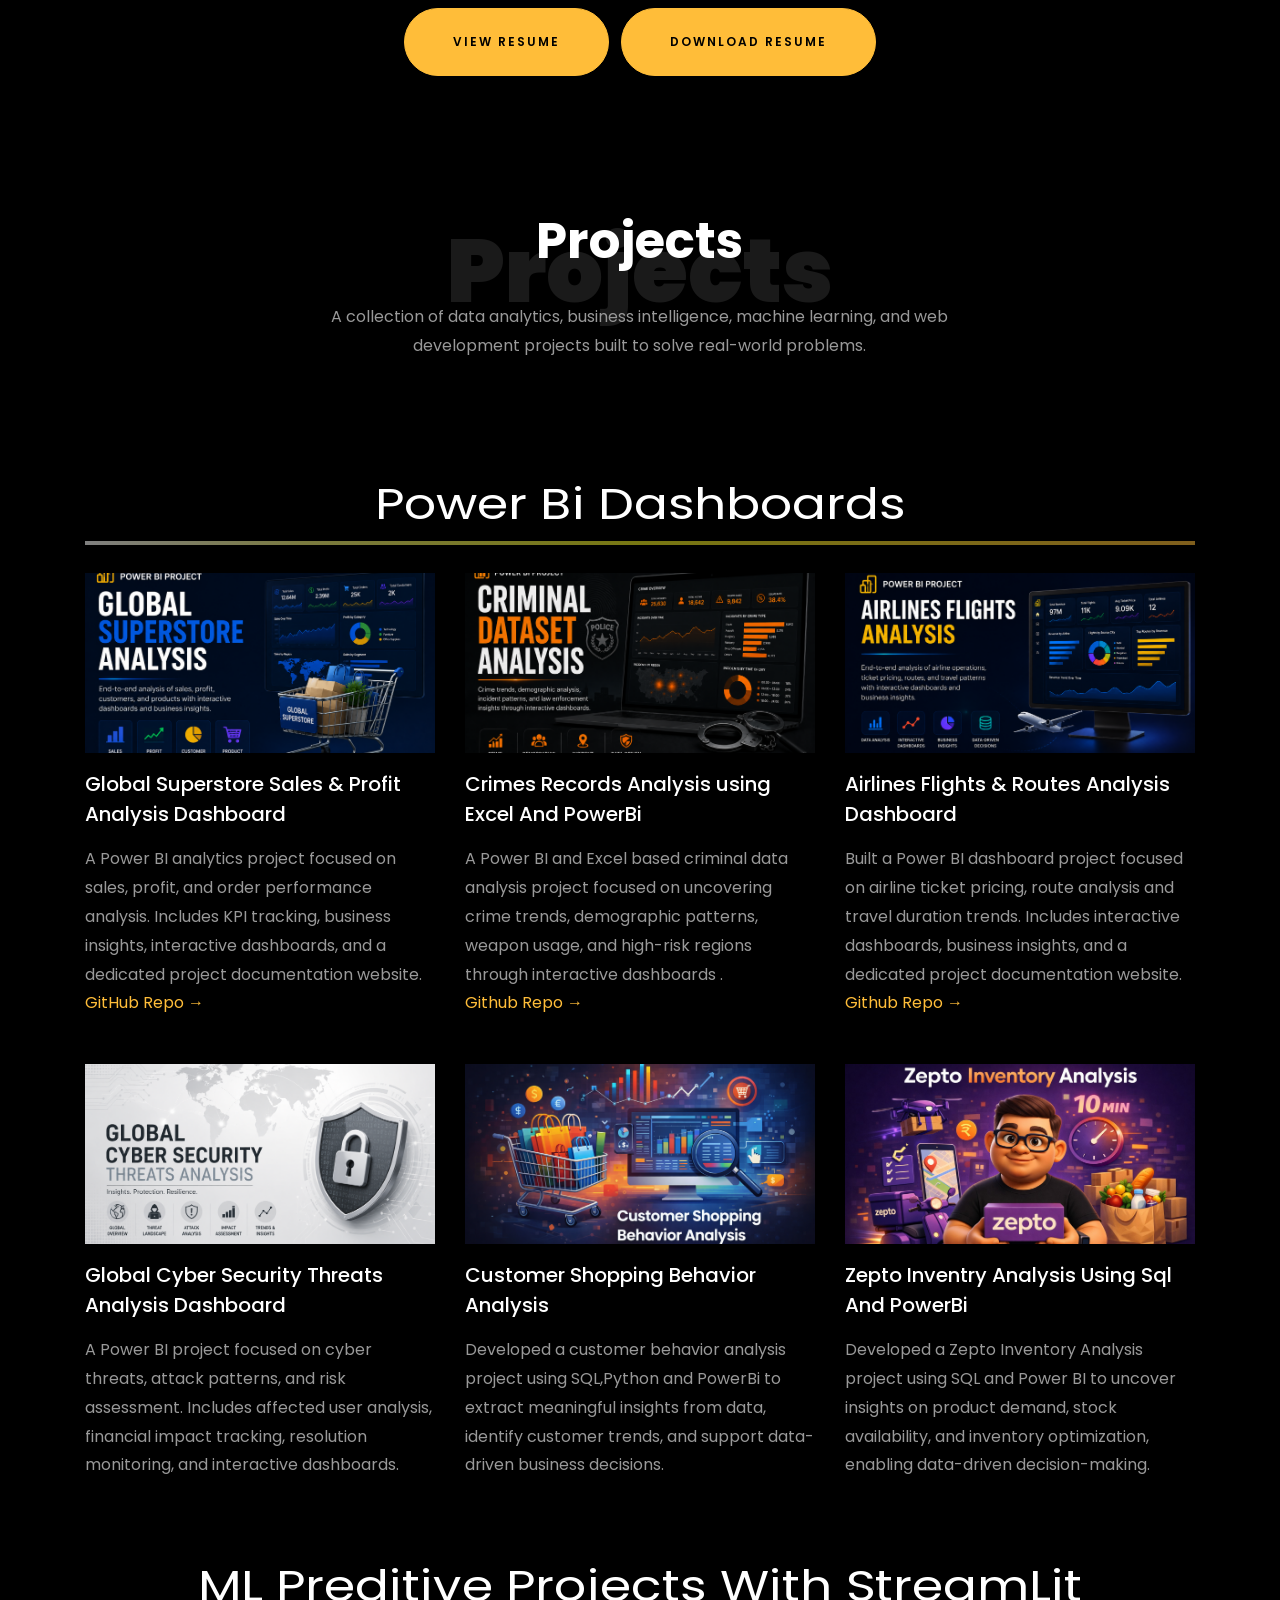
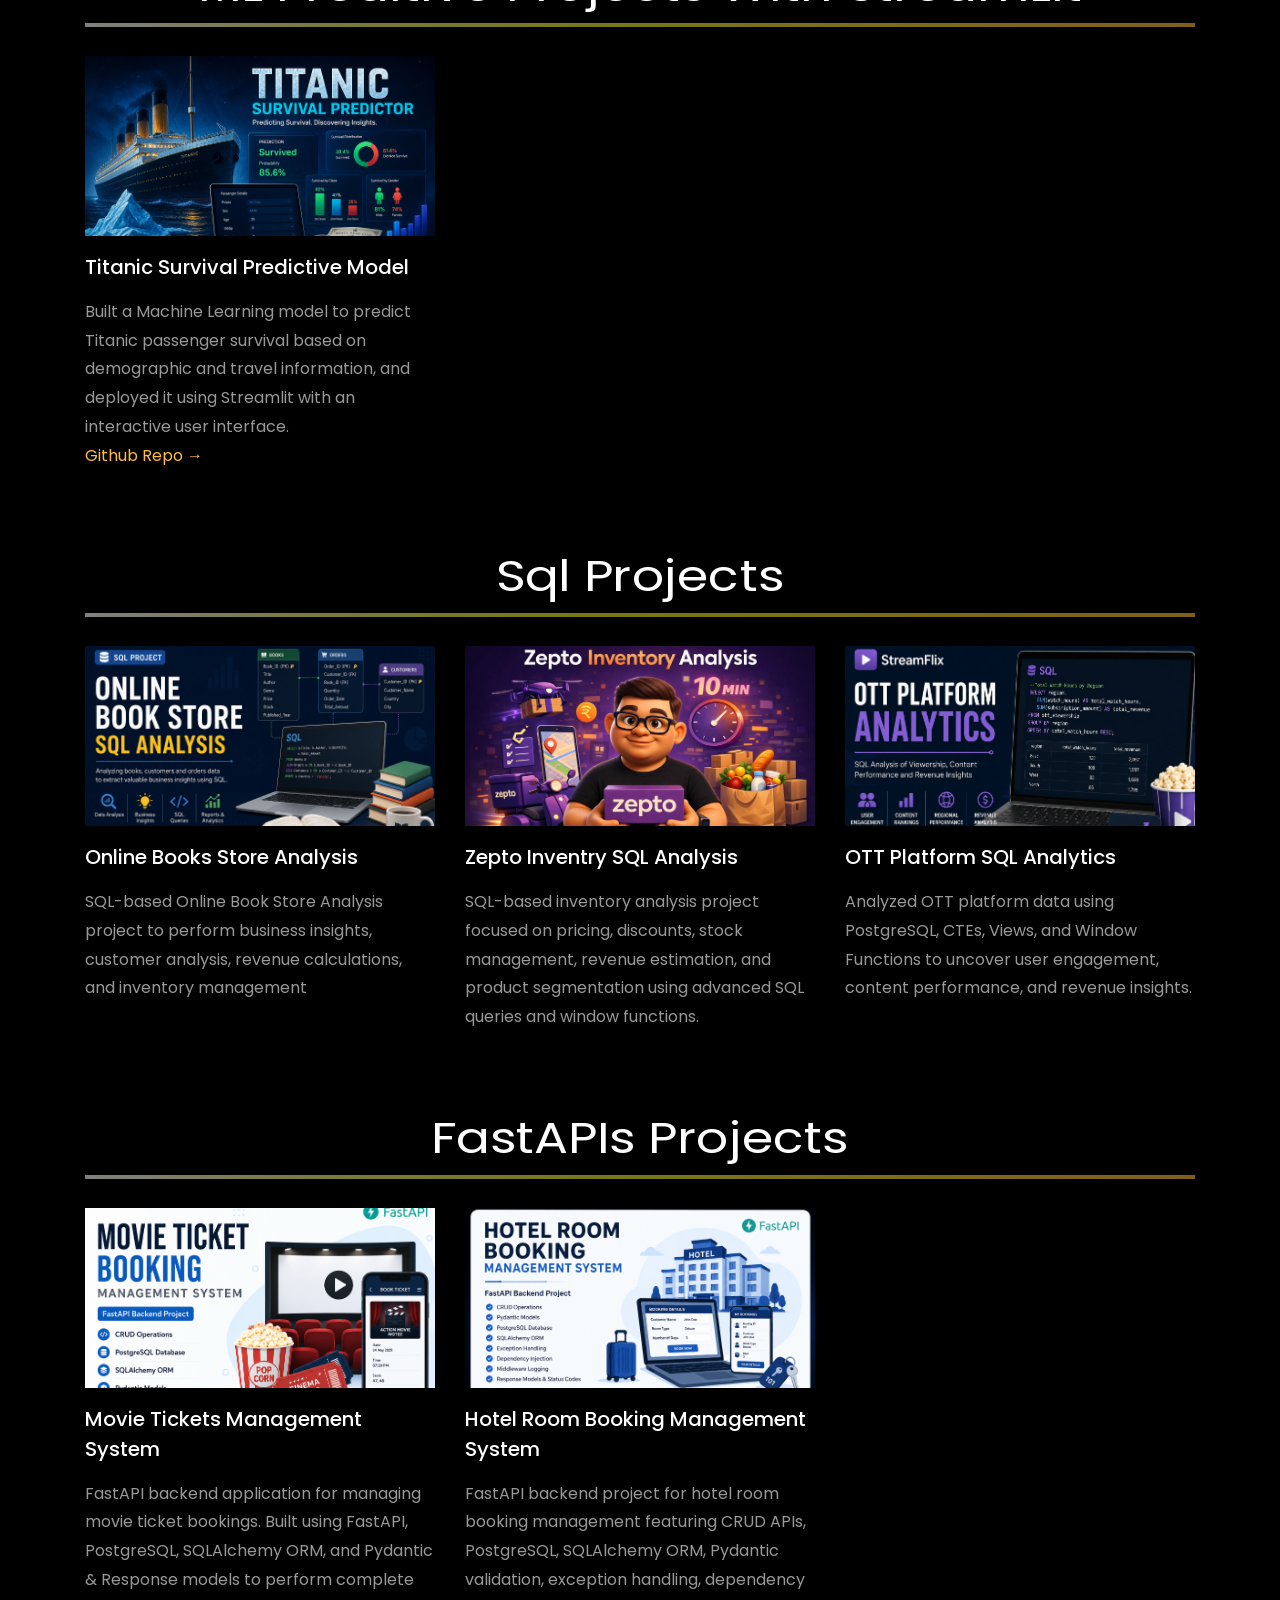
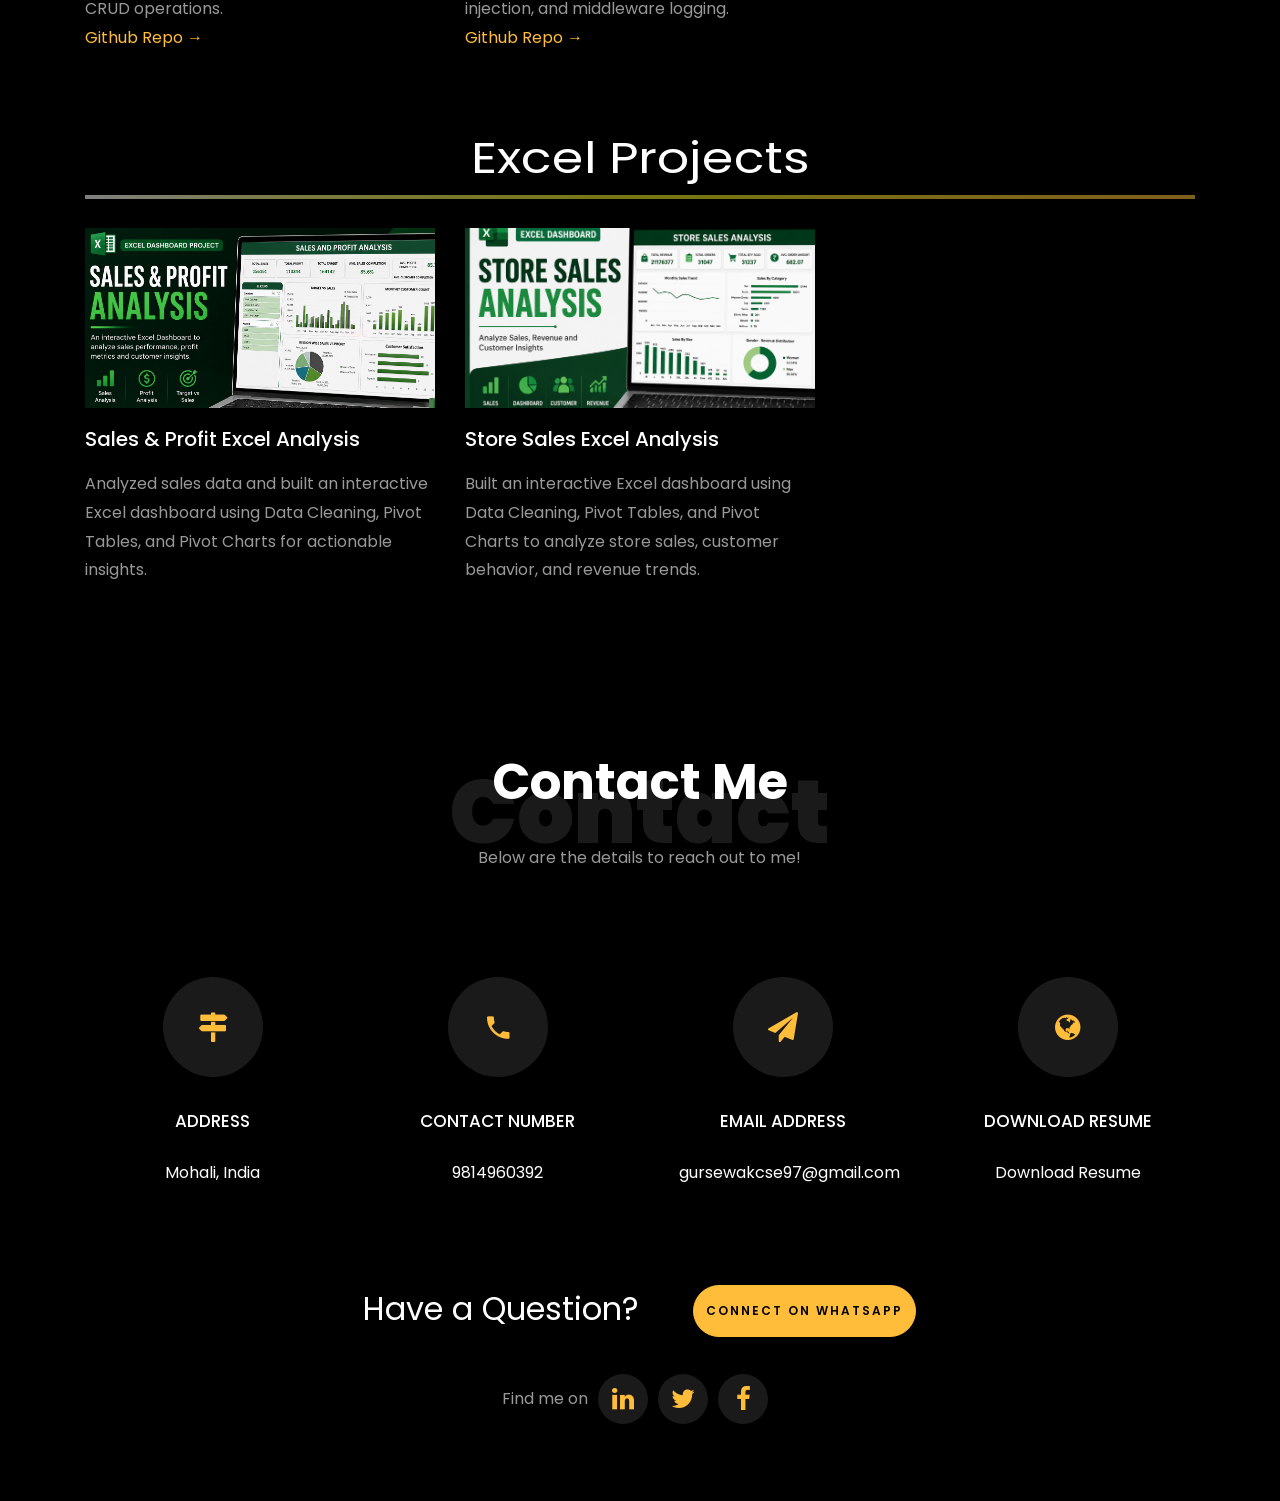
==== commit 8afbc4ad: "Update index.html" ====
--- a/index.html
+++ b/index.html
@@ -383,7 +383,7 @@
     		</div>
 
     		<div class="row justify-content-center gap-1 mt-5">
-    				<p><a href="https://drive.google.com/file/d/17sVws3lUEMqG8I2xLbcymjhokEQXoVjZ/view?usp=drive_link" class="btn btn-primary py-4 px-5">
+    				<p><a href="https://drive.google.com/file/d/14JeikUS18wnoa8odiO1sNJZBYCqGIv-q/view?usp=drive_link" class="btn btn-primary py-4 px-5">
 					View Resume
 					</a></p>&nbsp; &nbsp;
 					<p><a href="https://drive.google.com/uc?export=download&id=17sVws3lUEMqG8I2xLbcymjhokEQXoVjZ" class="btn btn-primary py-4 px-5">
@@ -714,4 +714,4 @@
   
   <script src="js/main.js"></script>
   </body>
-</html>+</html>
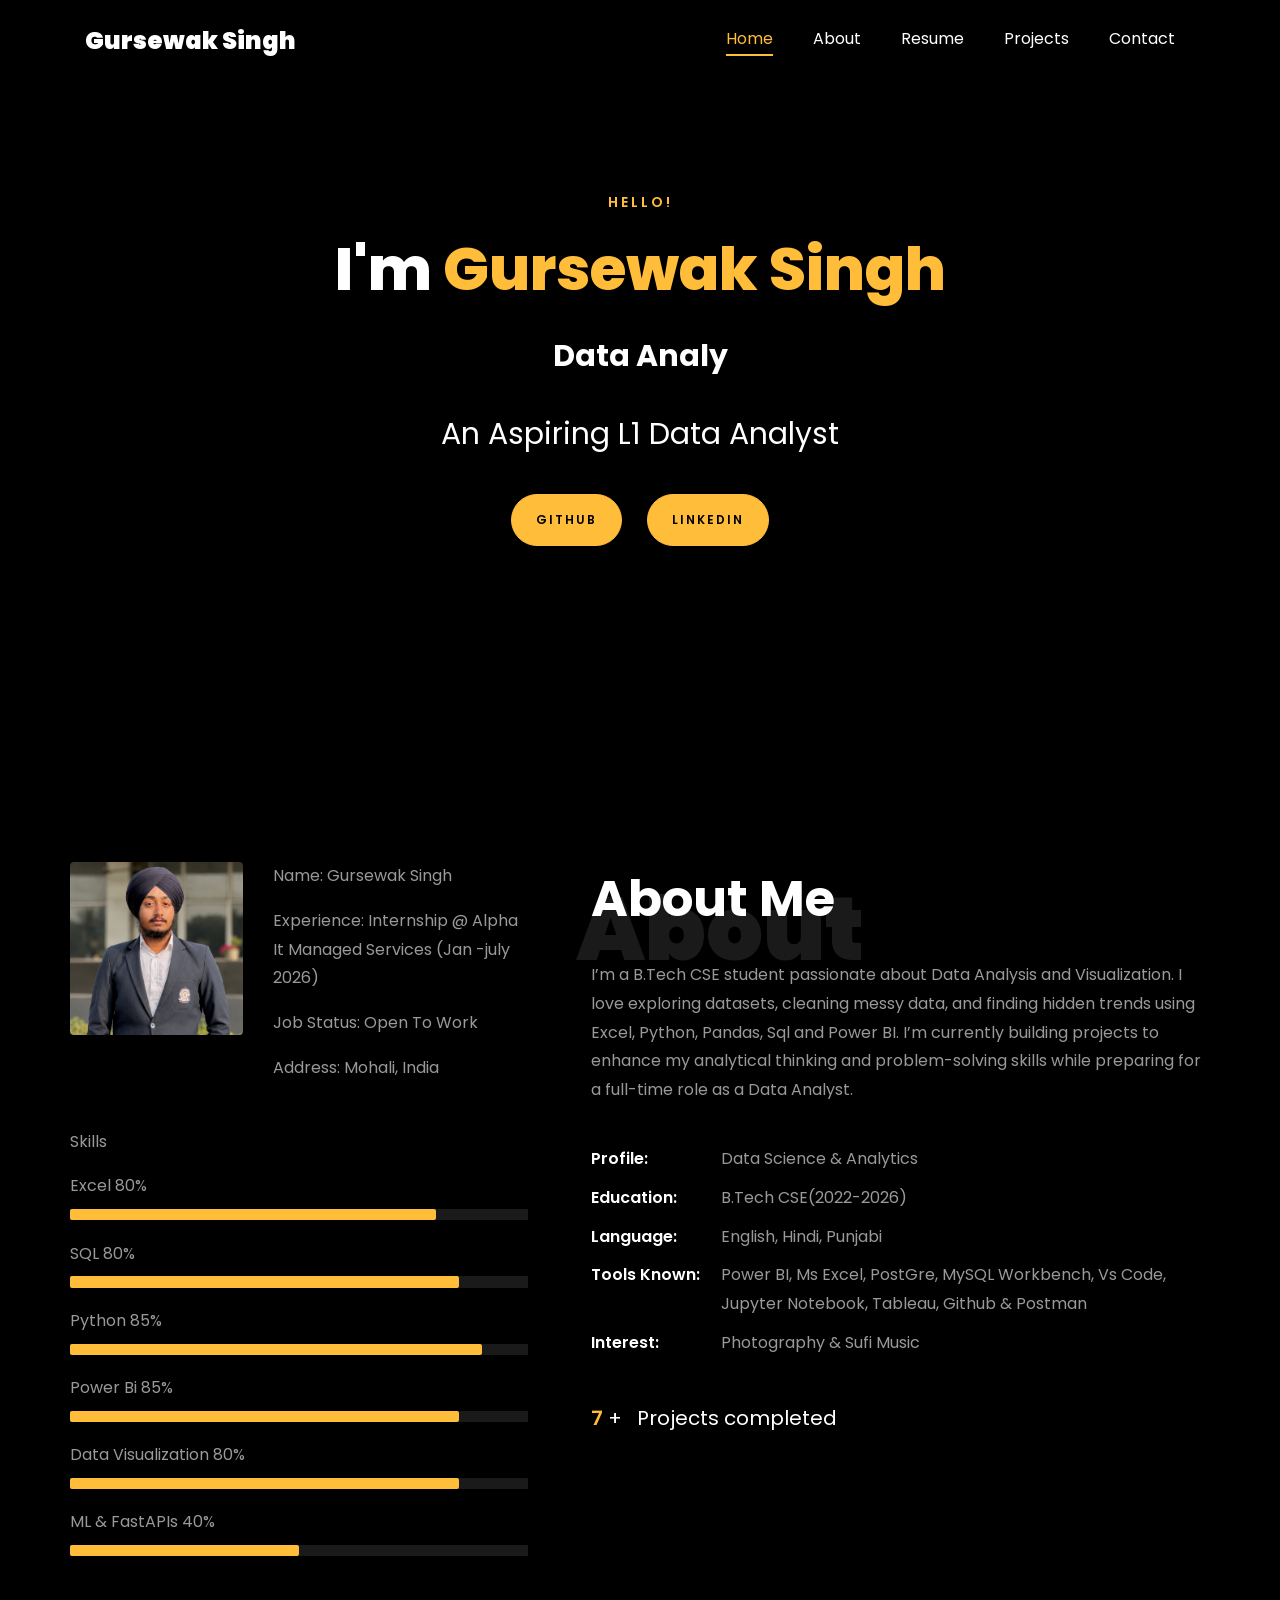
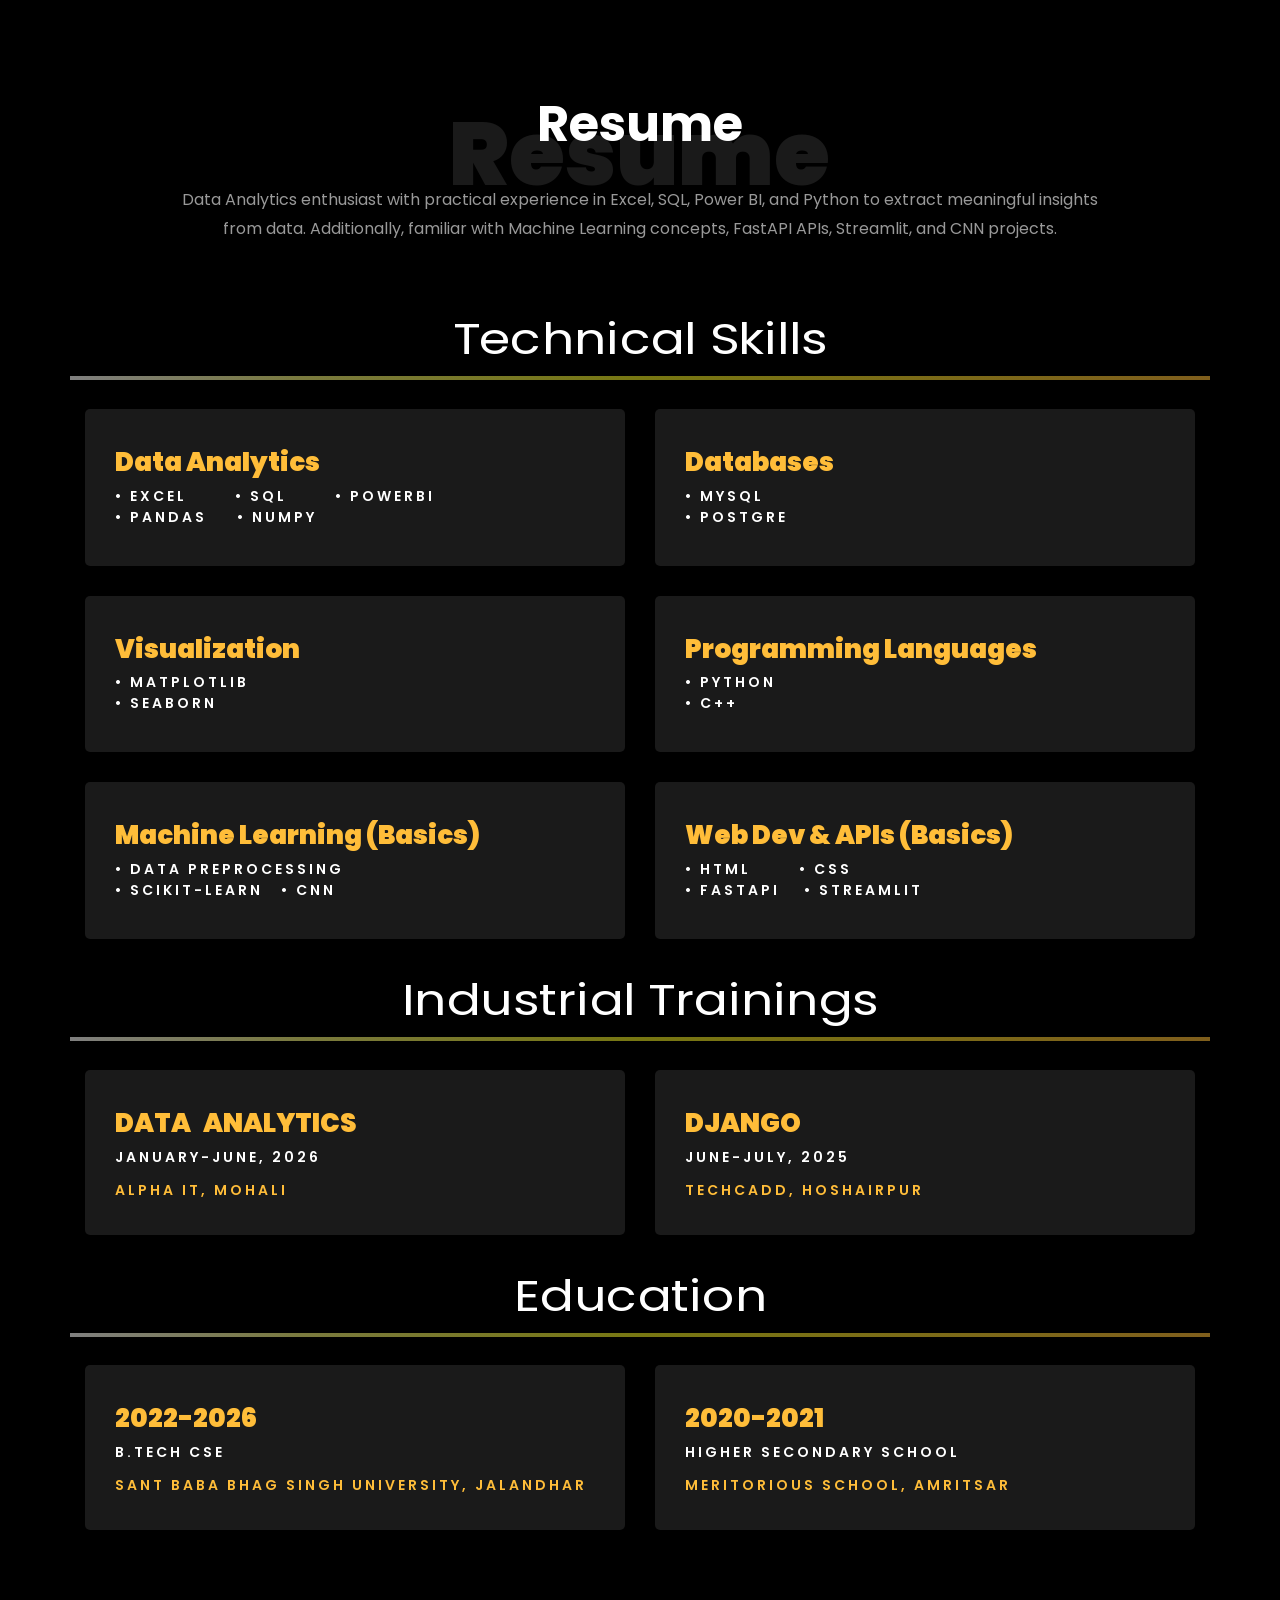
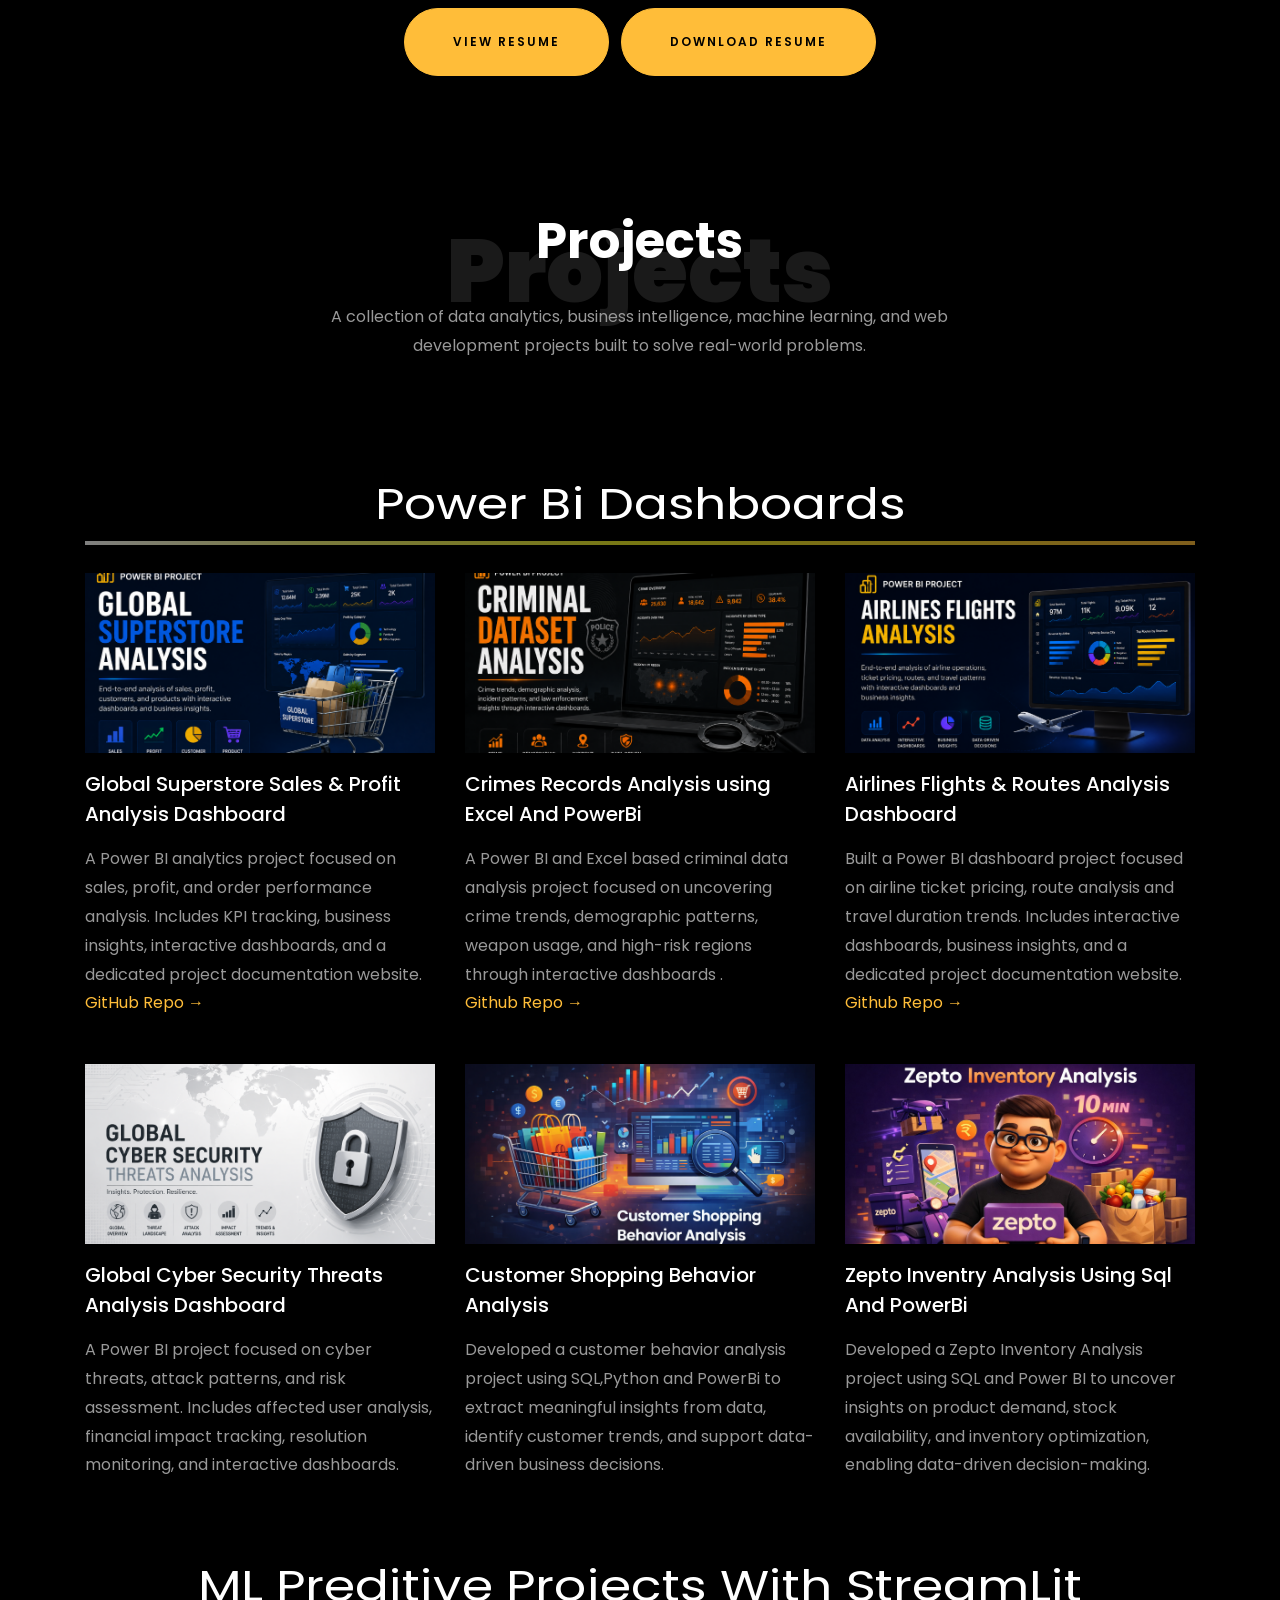
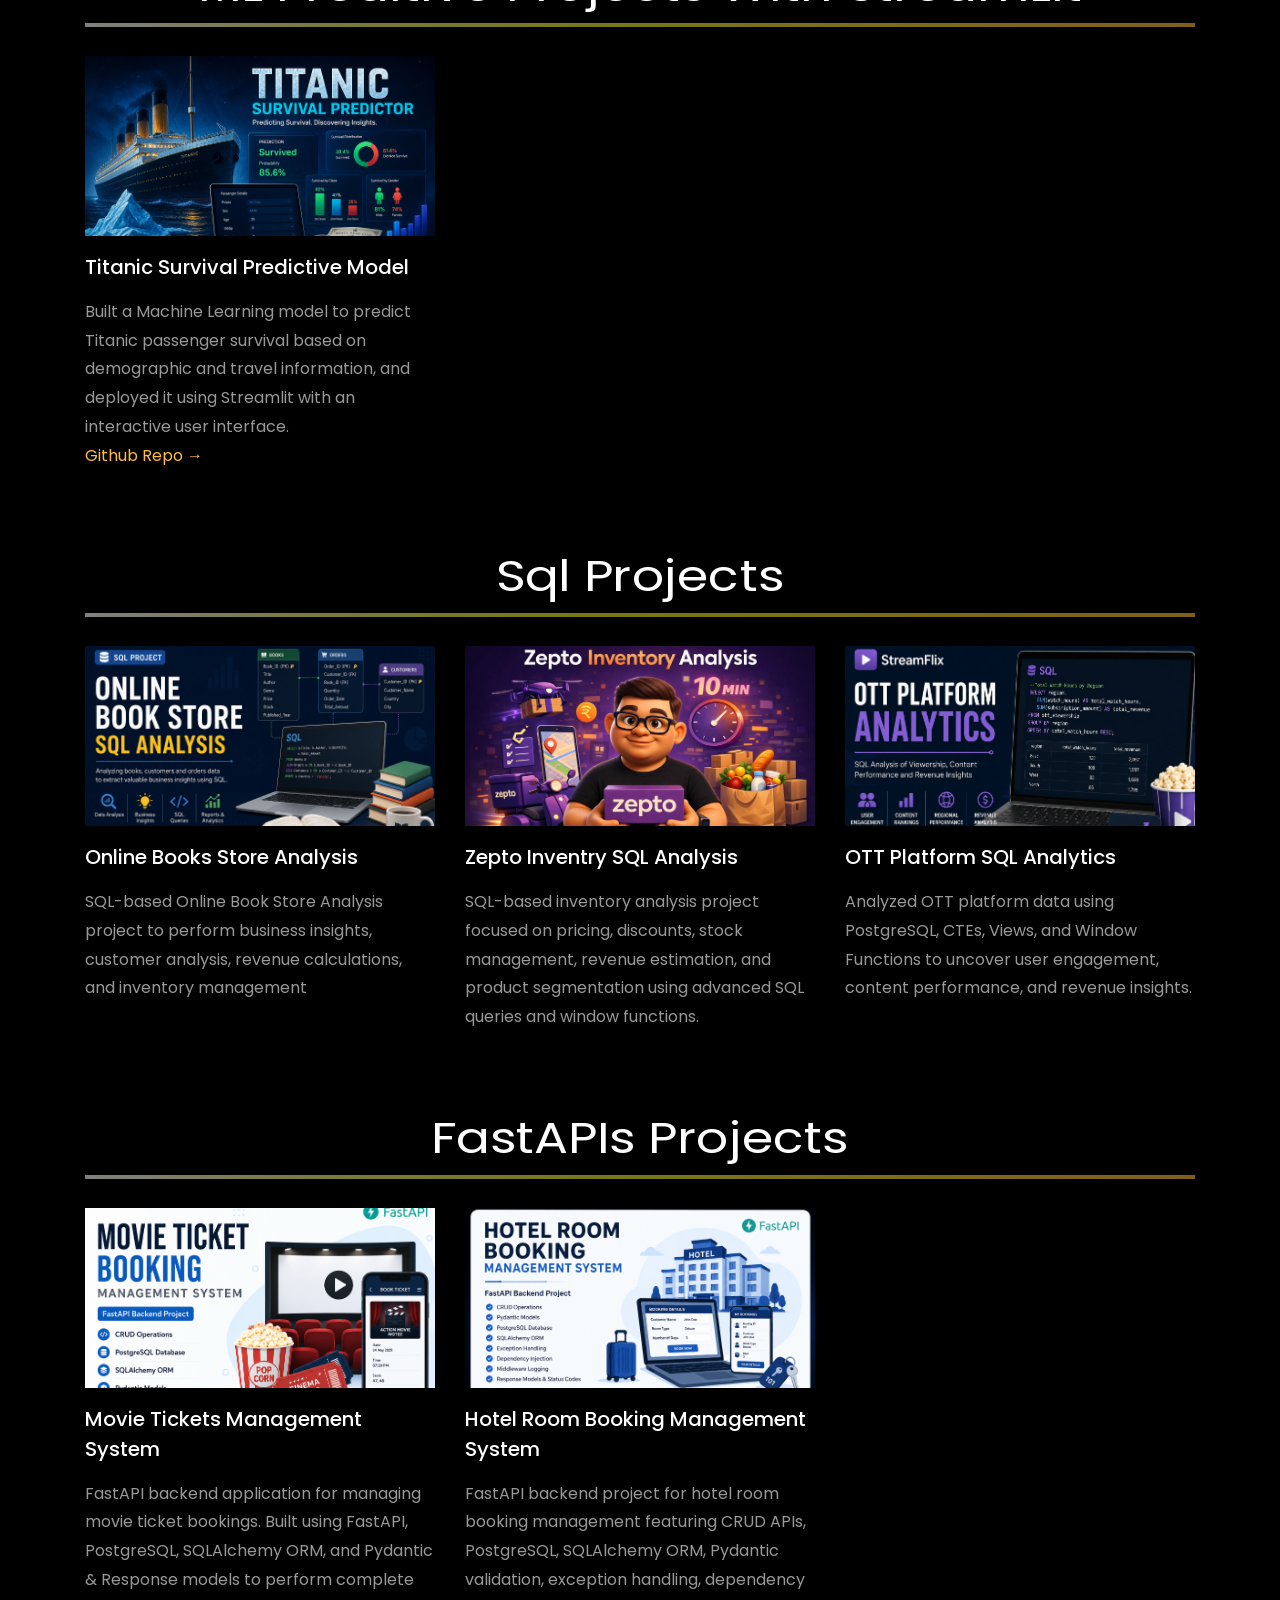
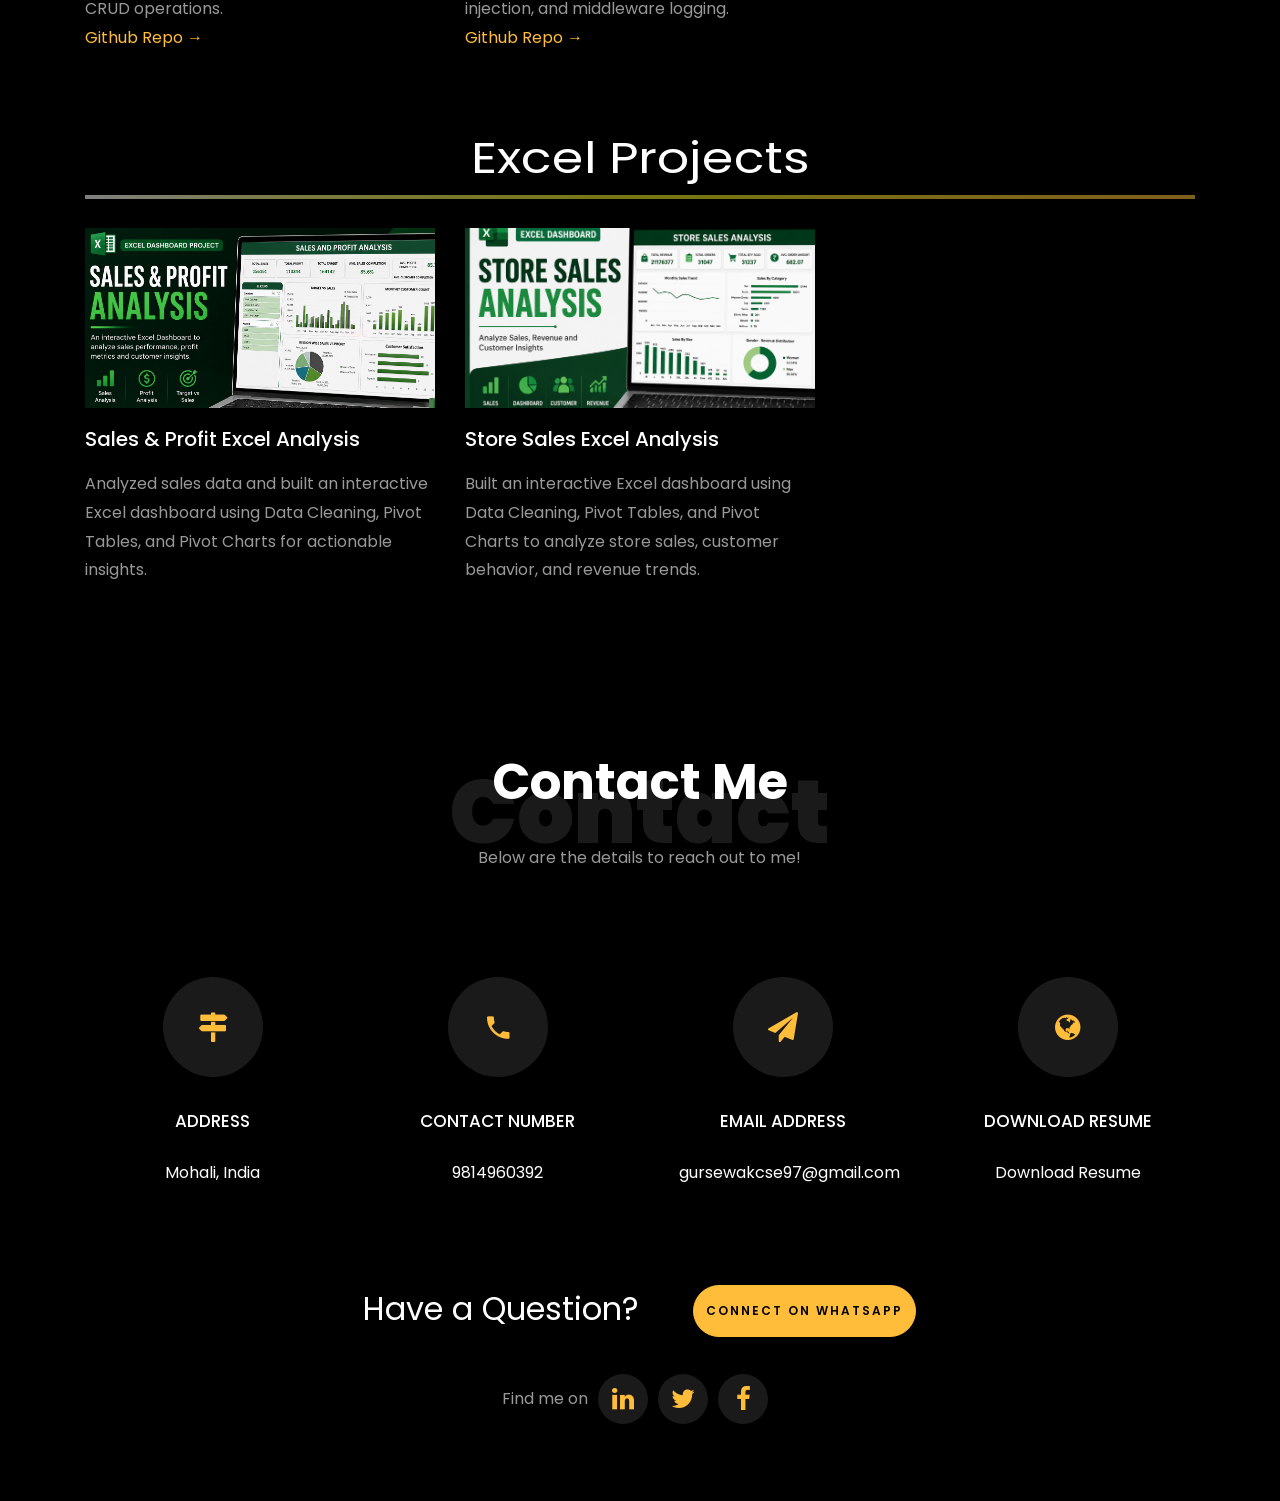
==== commit a10cabac: "Update index.html" ====
--- a/index.html
+++ b/index.html
@@ -386,7 +386,7 @@
     				<p><a href="https://drive.google.com/file/d/14JeikUS18wnoa8odiO1sNJZBYCqGIv-q/view?usp=drive_link" class="btn btn-primary py-4 px-5">
 					View Resume
 					</a></p>&nbsp; &nbsp;
-					<p><a href="https://drive.google.com/uc?export=download&id=17sVws3lUEMqG8I2xLbcymjhokEQXoVjZ" class="btn btn-primary py-4 px-5">
+					<p><a href="https://drive.google.com/uc?export=download&id=14JeikUS18wnoa8odiO1sNJZBYCqGIv-q" class="btn btn-primary py-4 px-5">
 					Download Resume
 					</a></p>
     		</div>
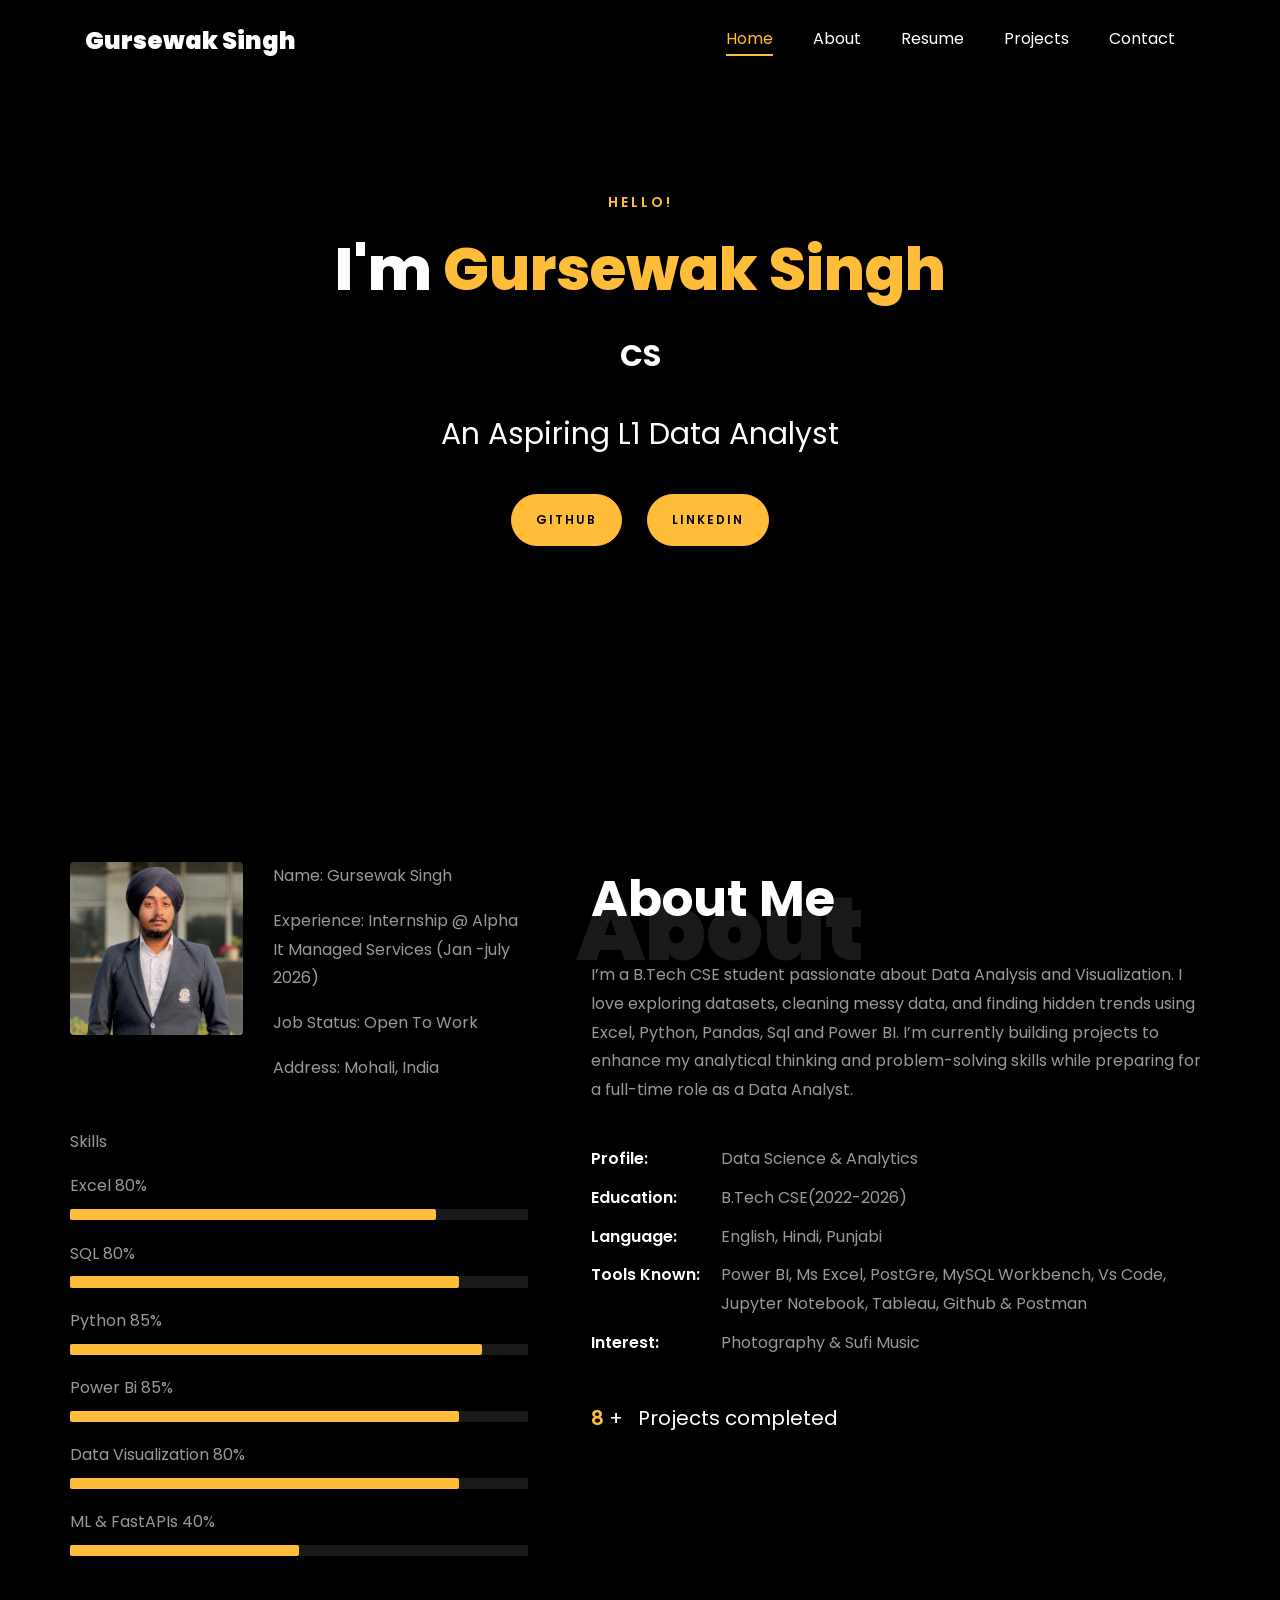
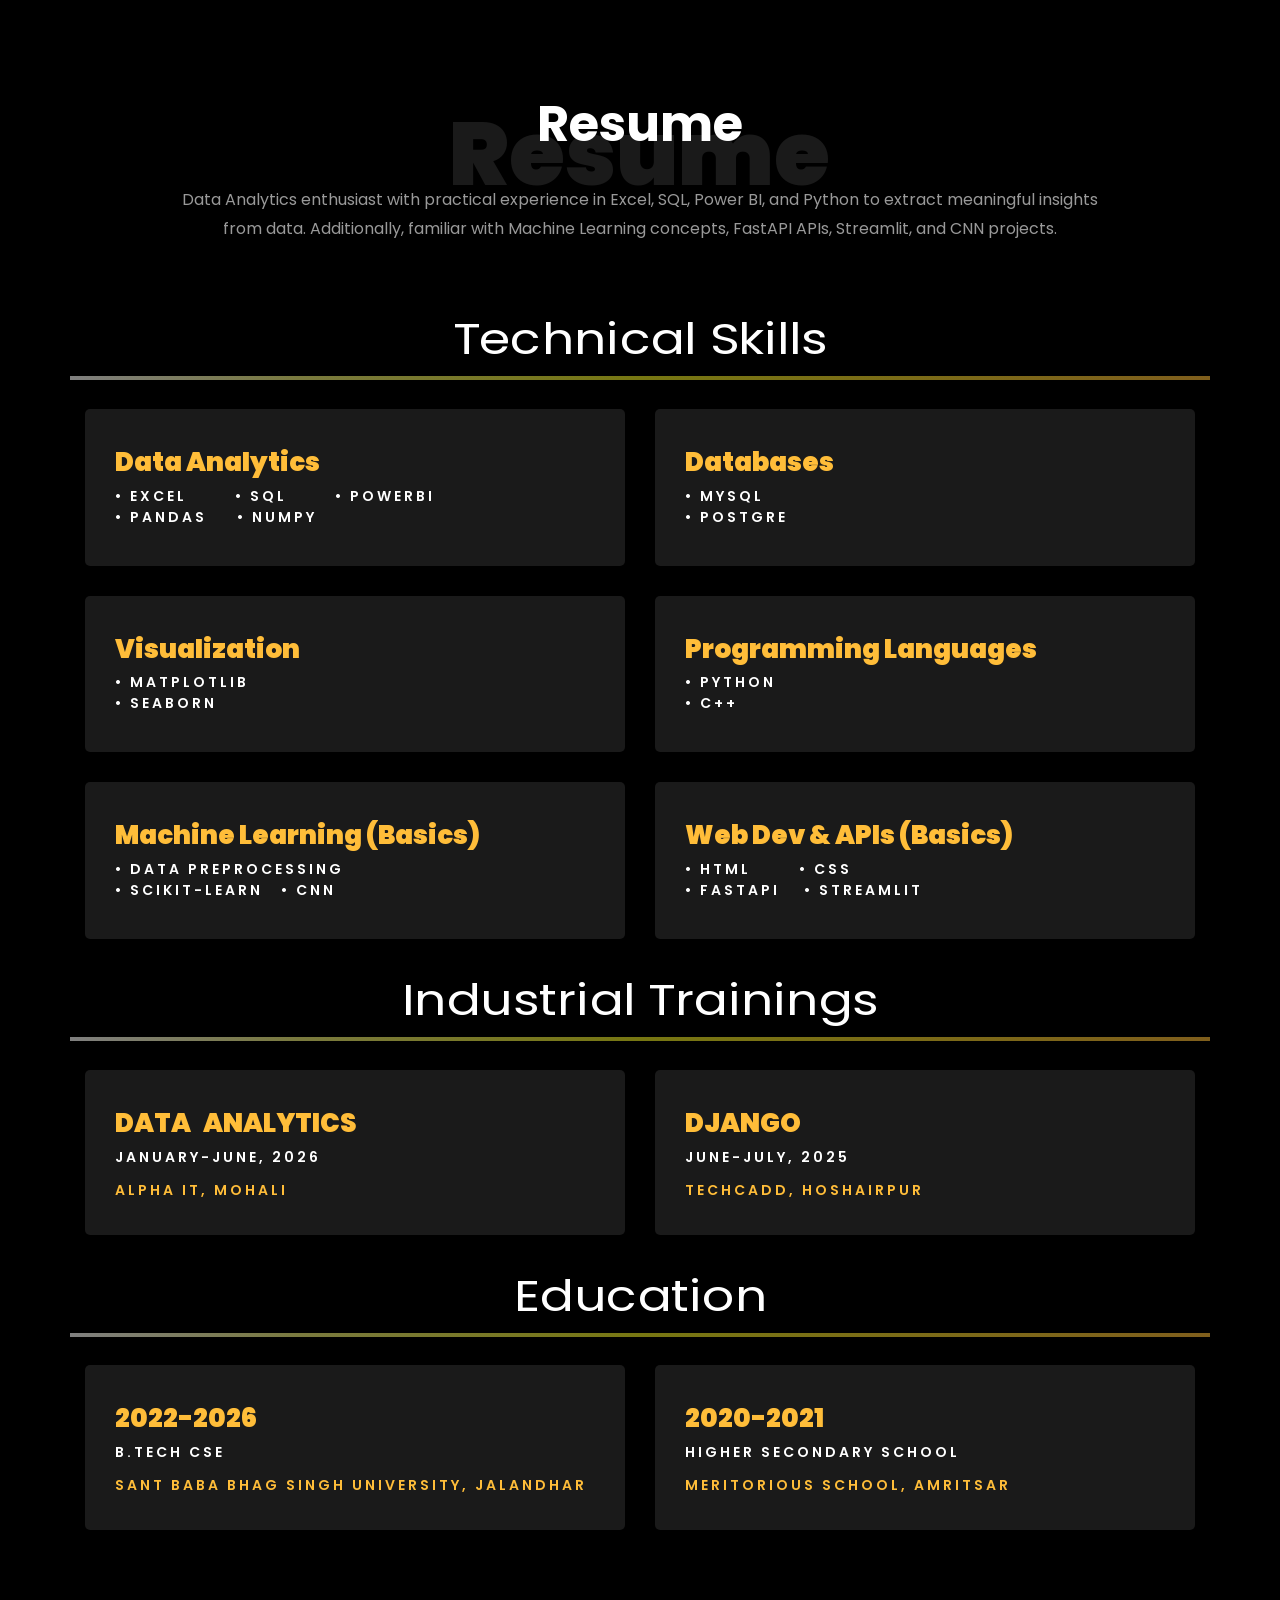
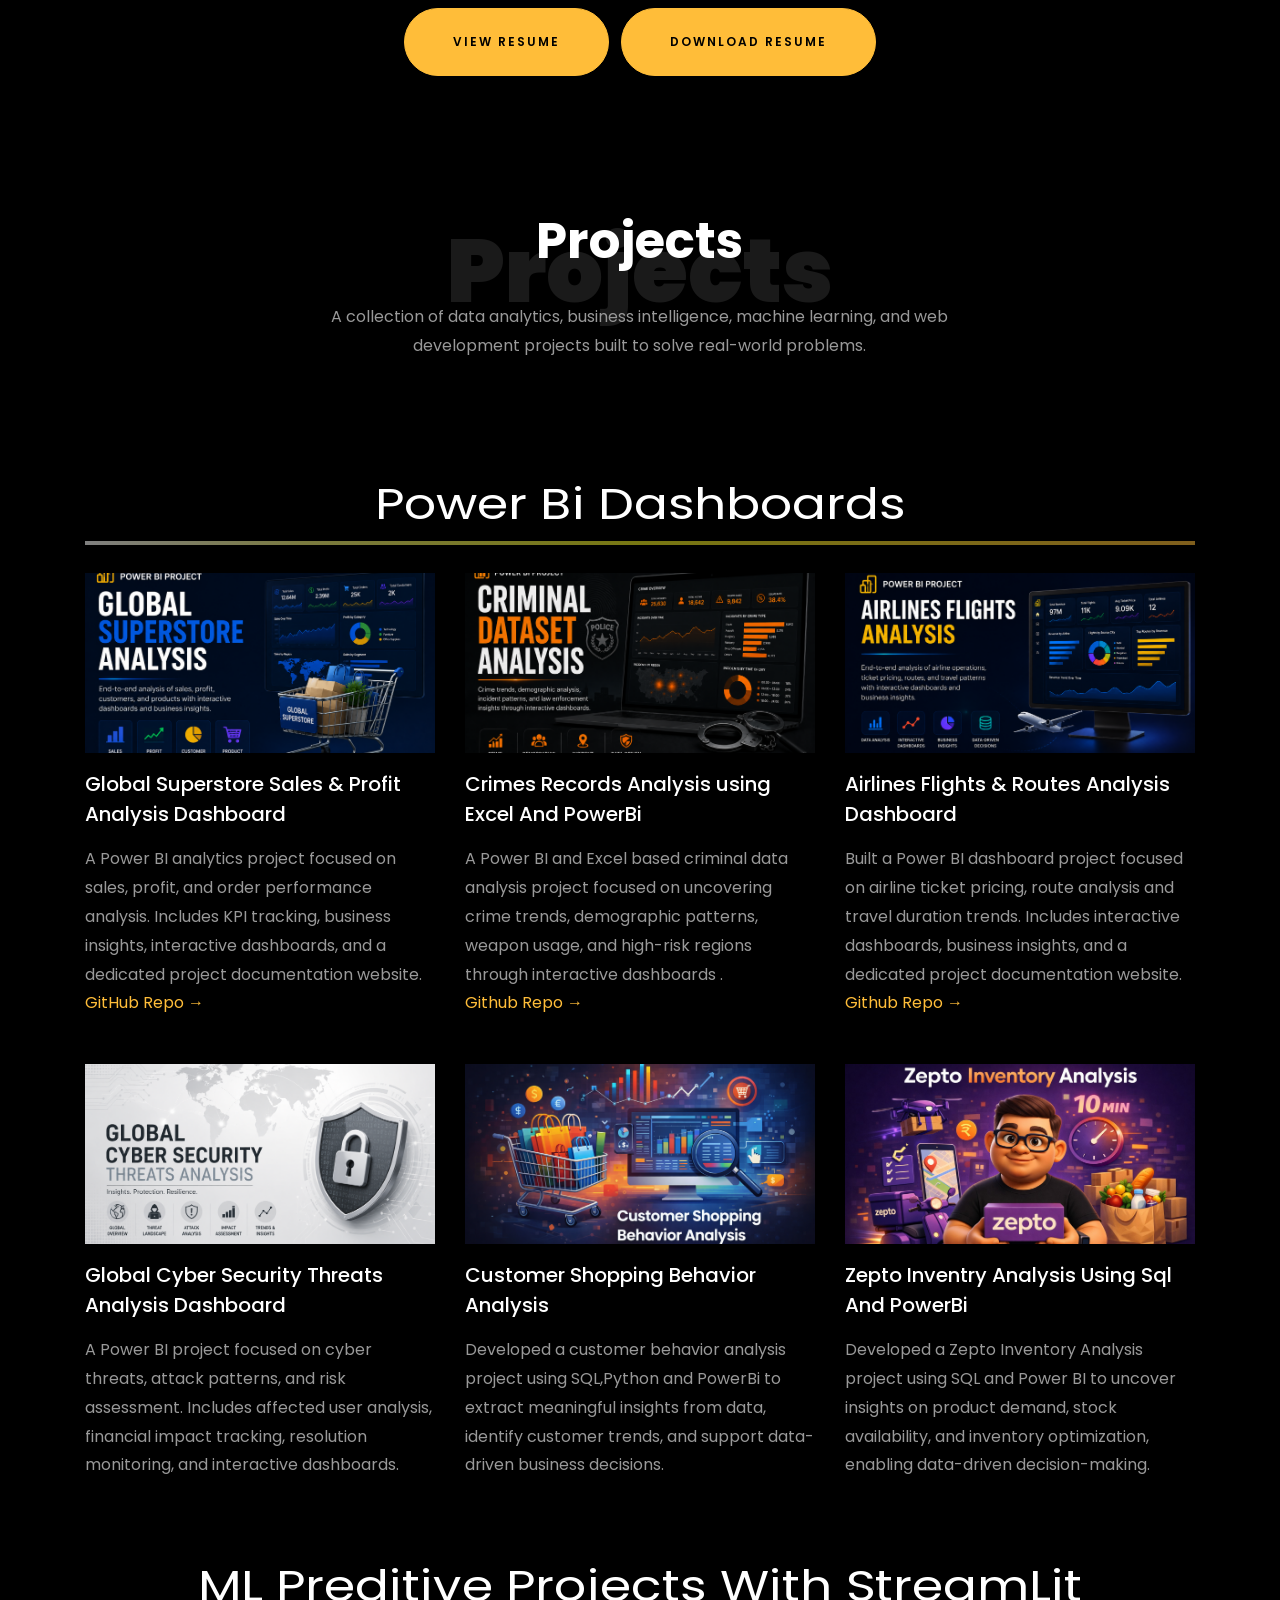
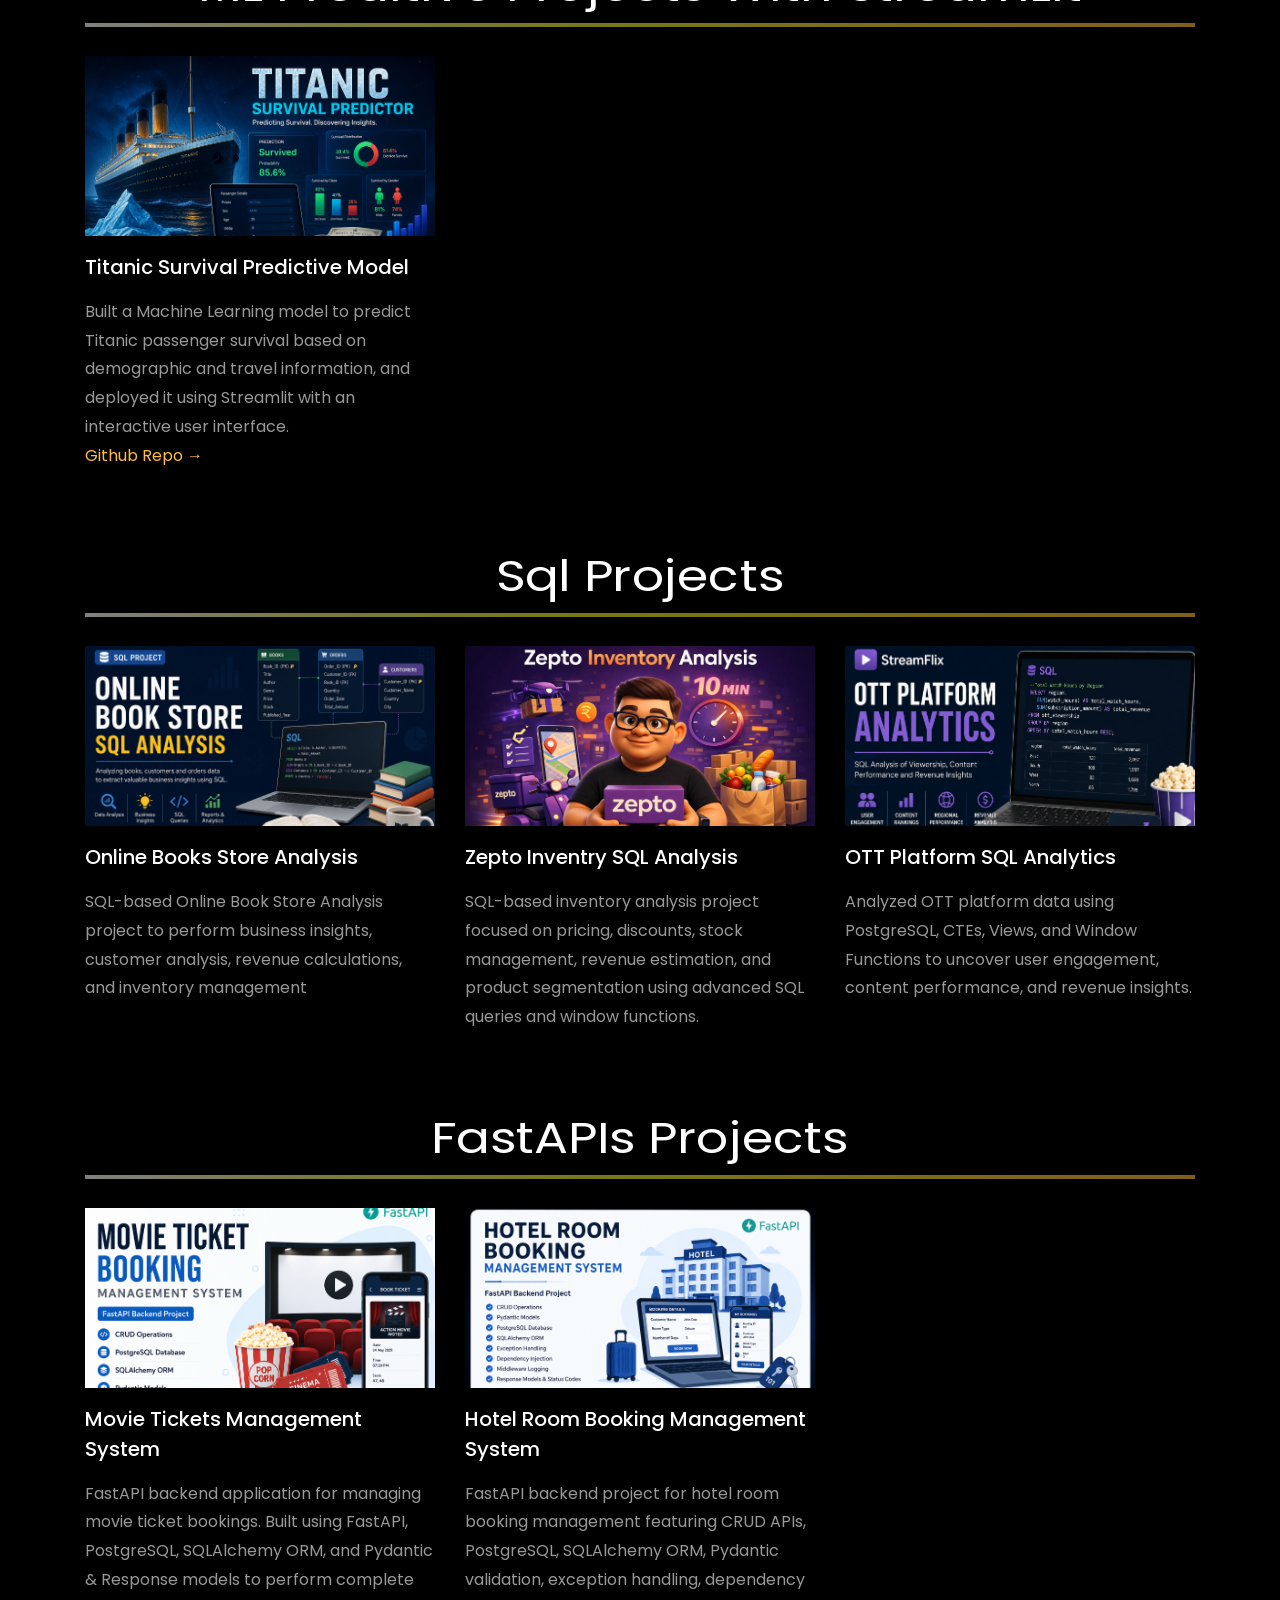
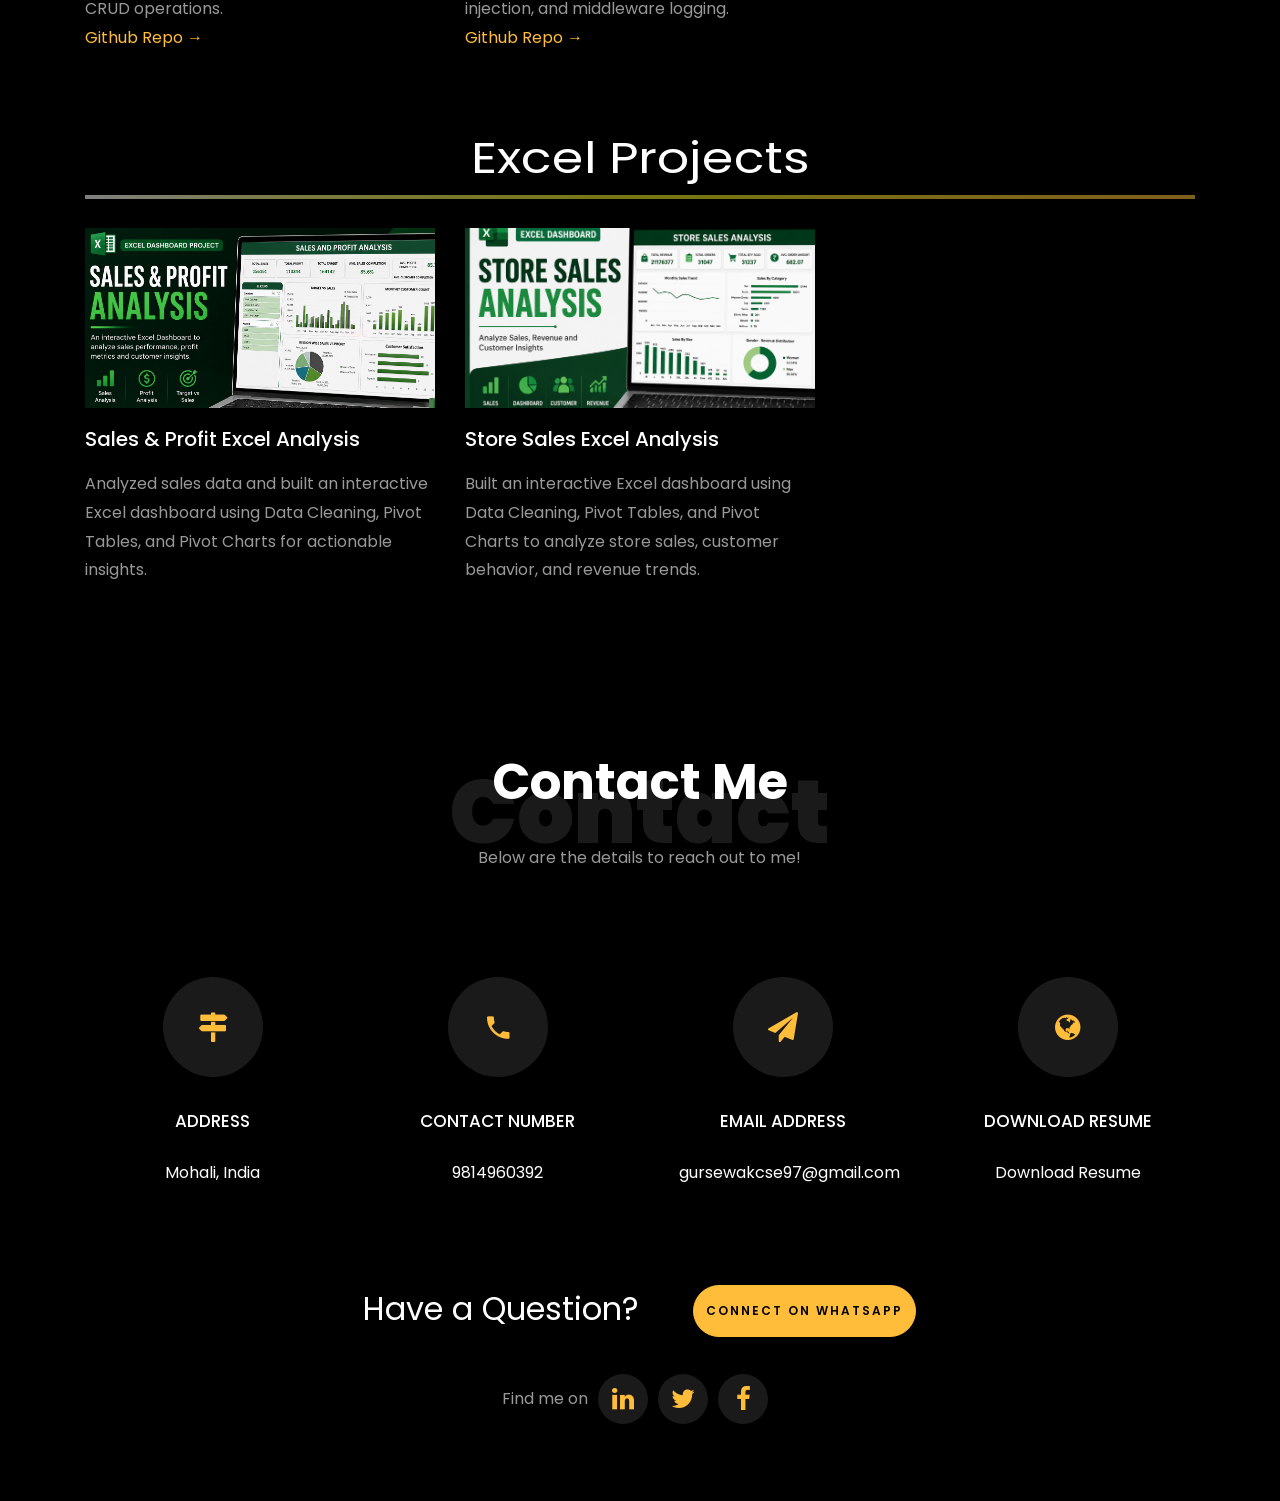
==== commit 74418fe3: "Update resume download link in index.html" ====
--- a/index.html
+++ b/index.html
@@ -673,7 +673,7 @@
           			<span class="icon-globe"></span>
           		</div>
           		<h3 class="mb-4">Download Resume</h3>
-	            <p><a href="https://drive.google.com/uc?export=download&id=17sVws3lUEMqG8I2xLbcymjhokEQXoVjZ">Download Resume</a></p>
+	            <p><a href="https://drive.google.com/uc?export=download&id=14JeikUS18wnoa8odiO1sNJZBYCqGIv-q">Download Resume</a></p>
 	          </div>
           </div>
 
